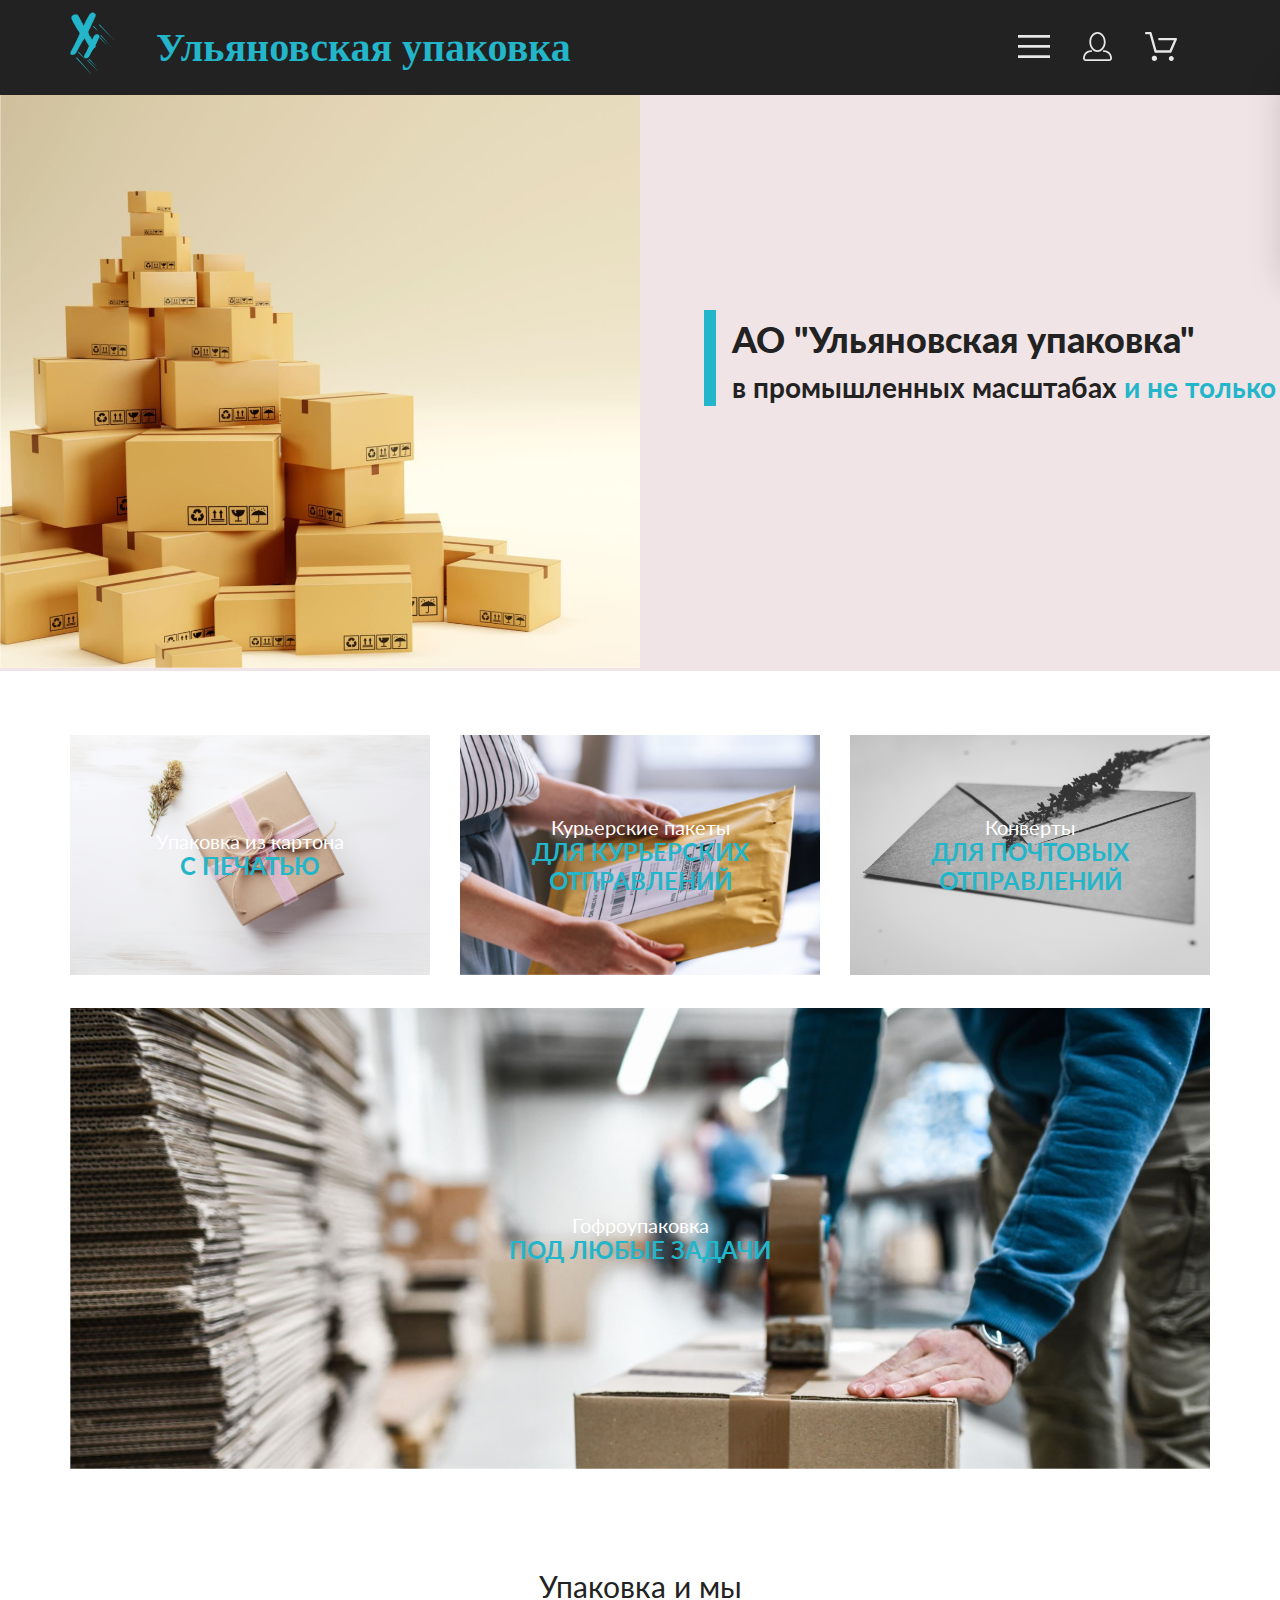
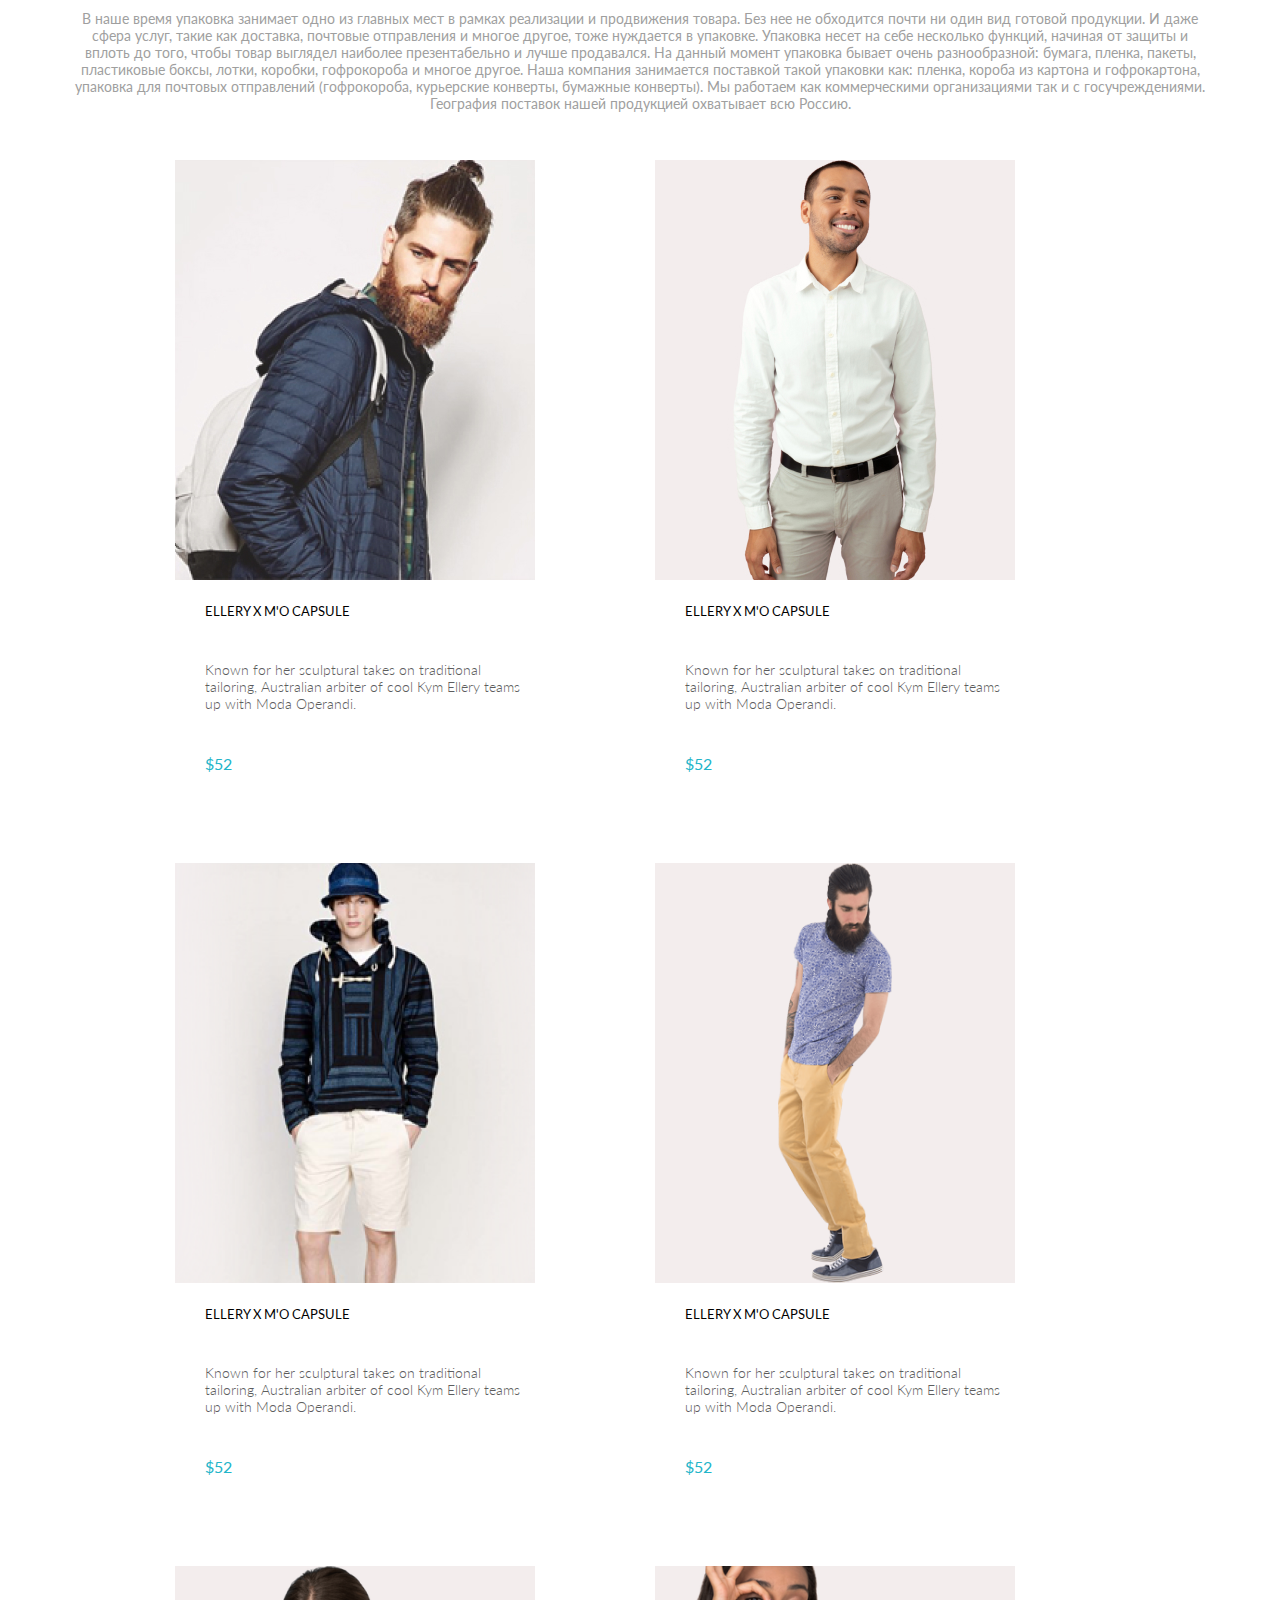
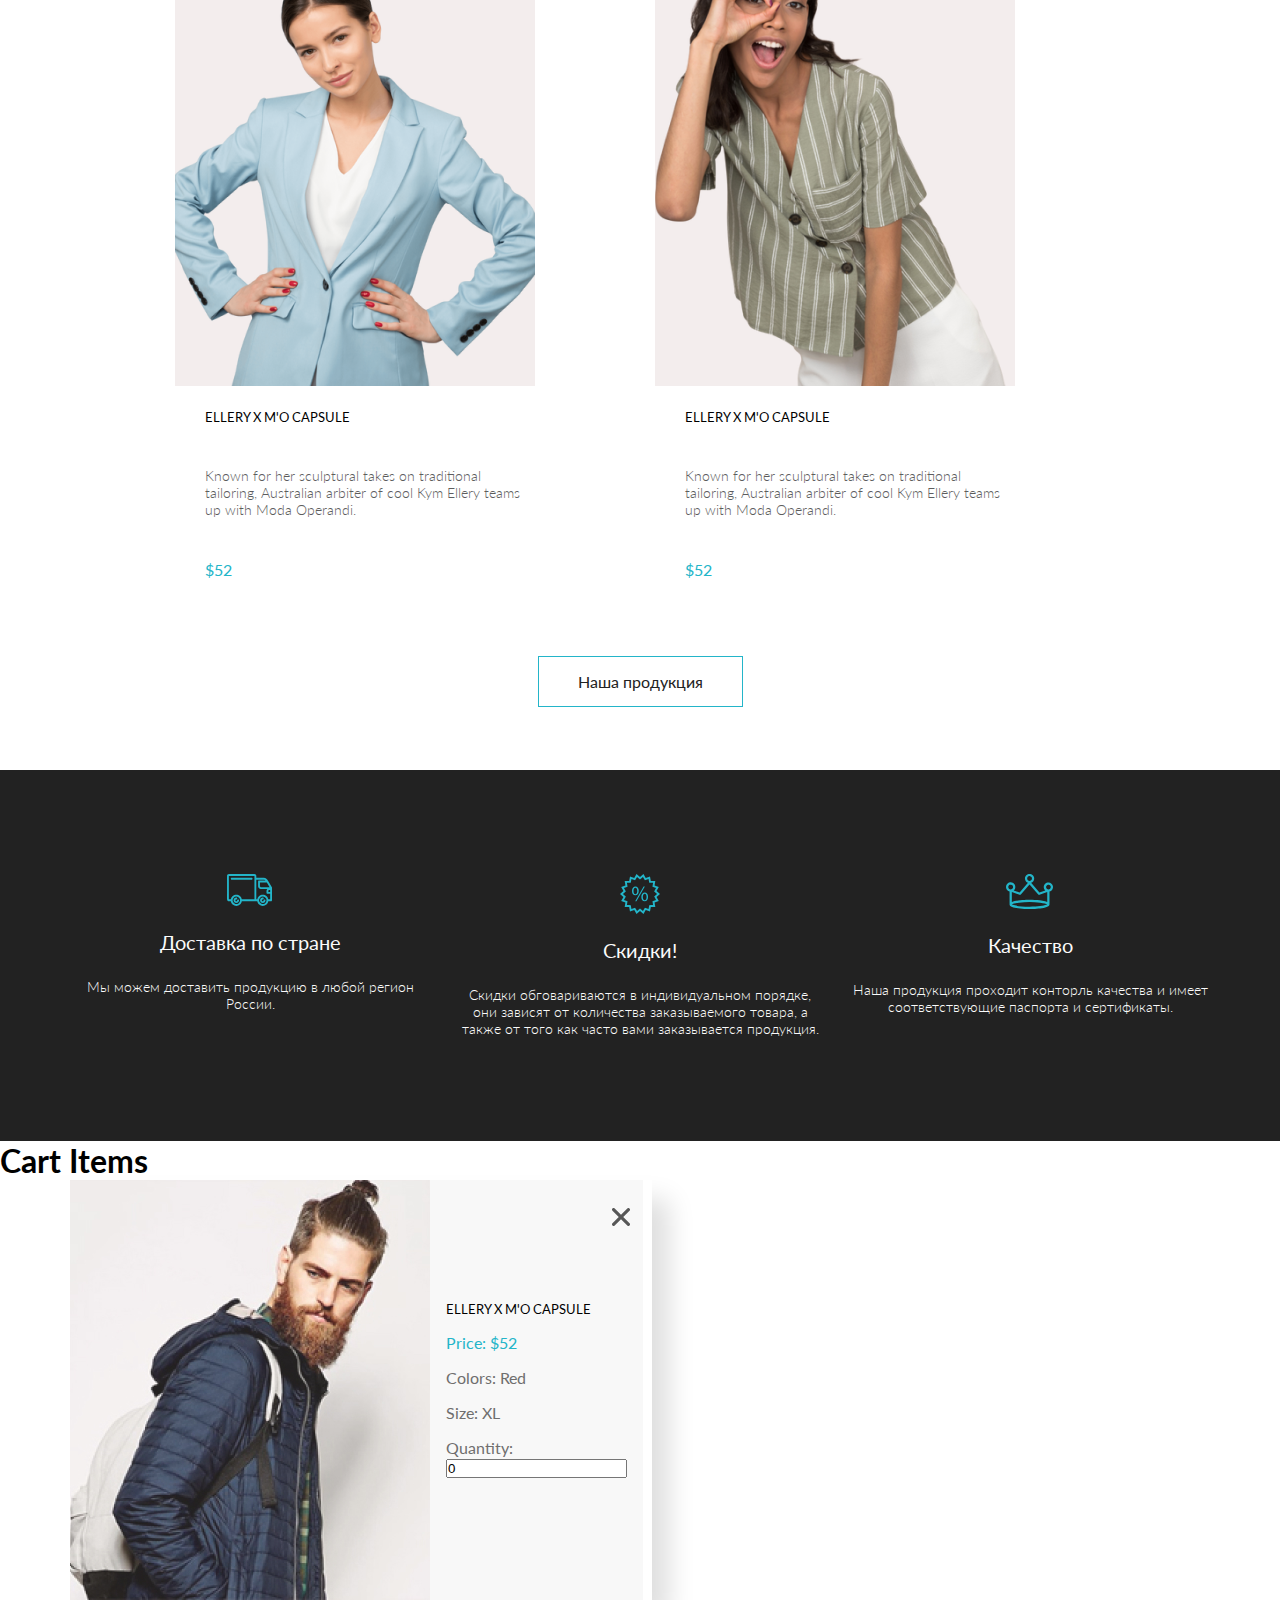
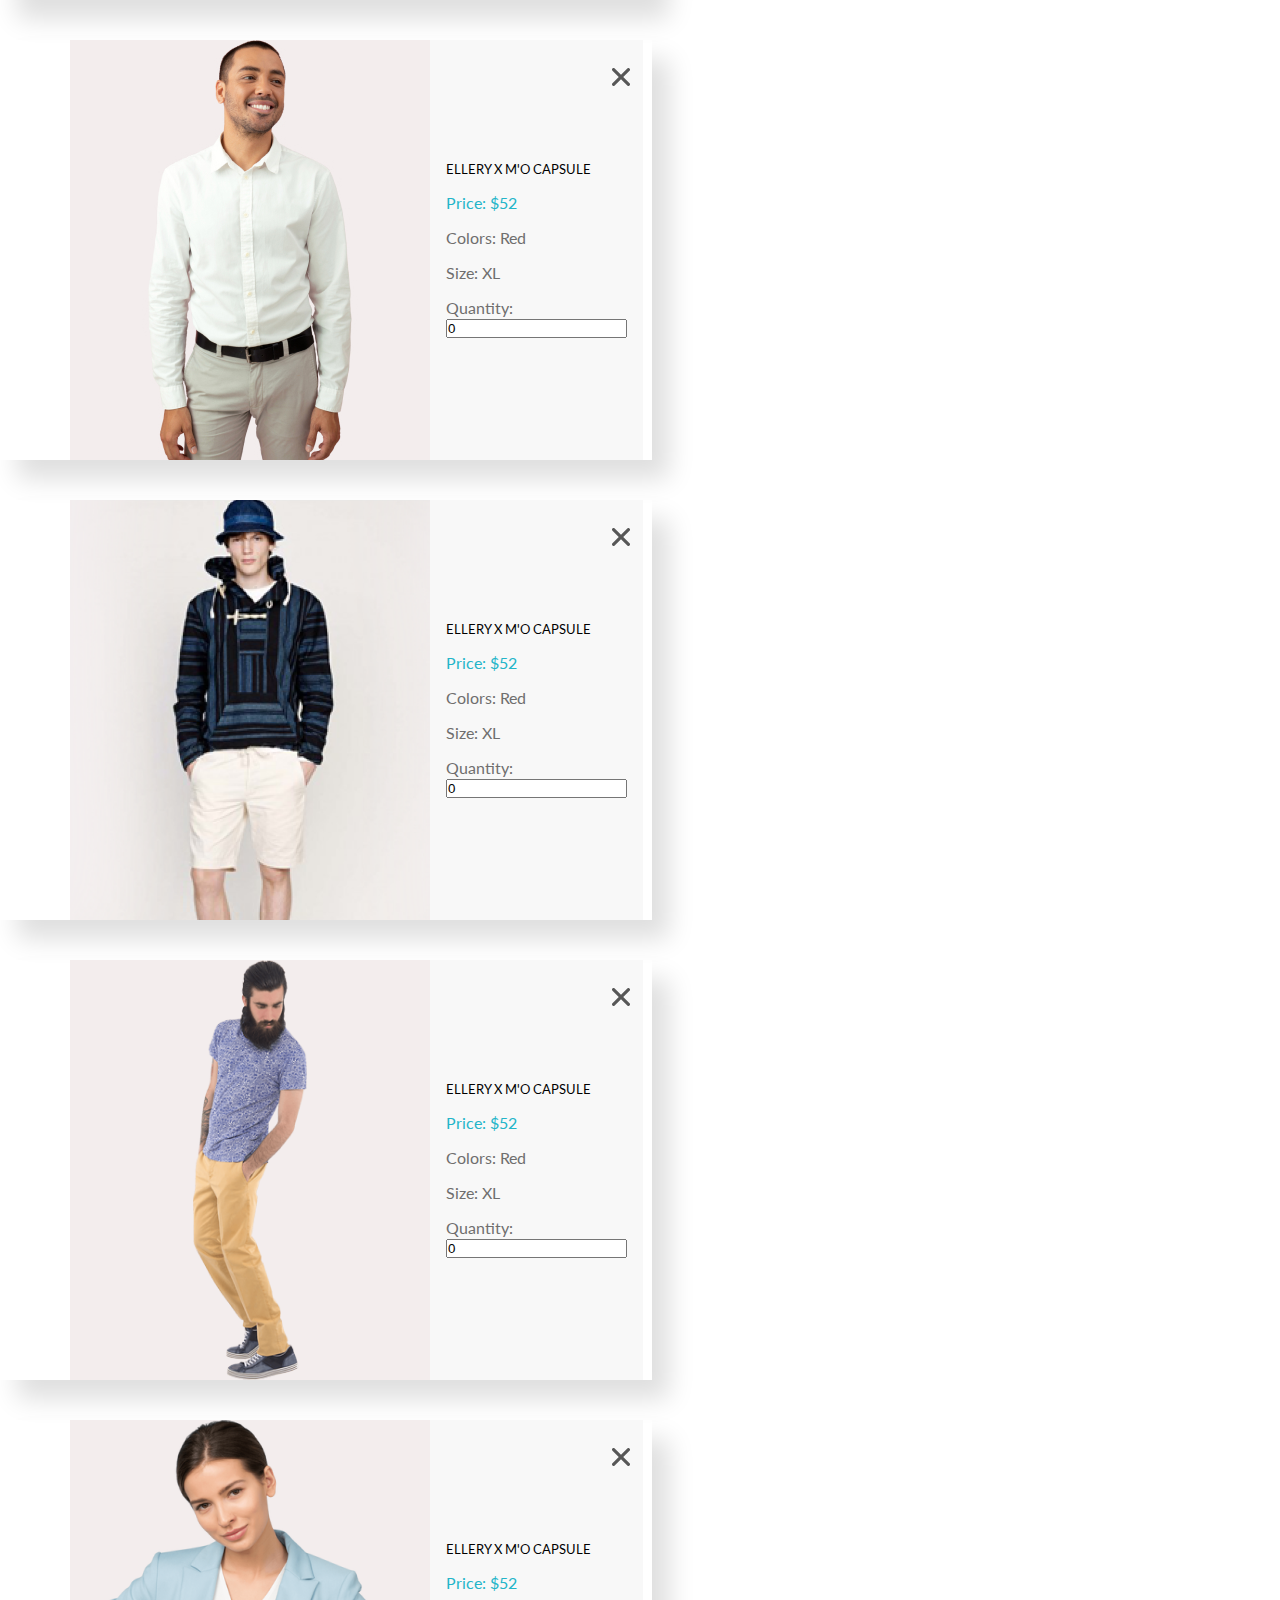
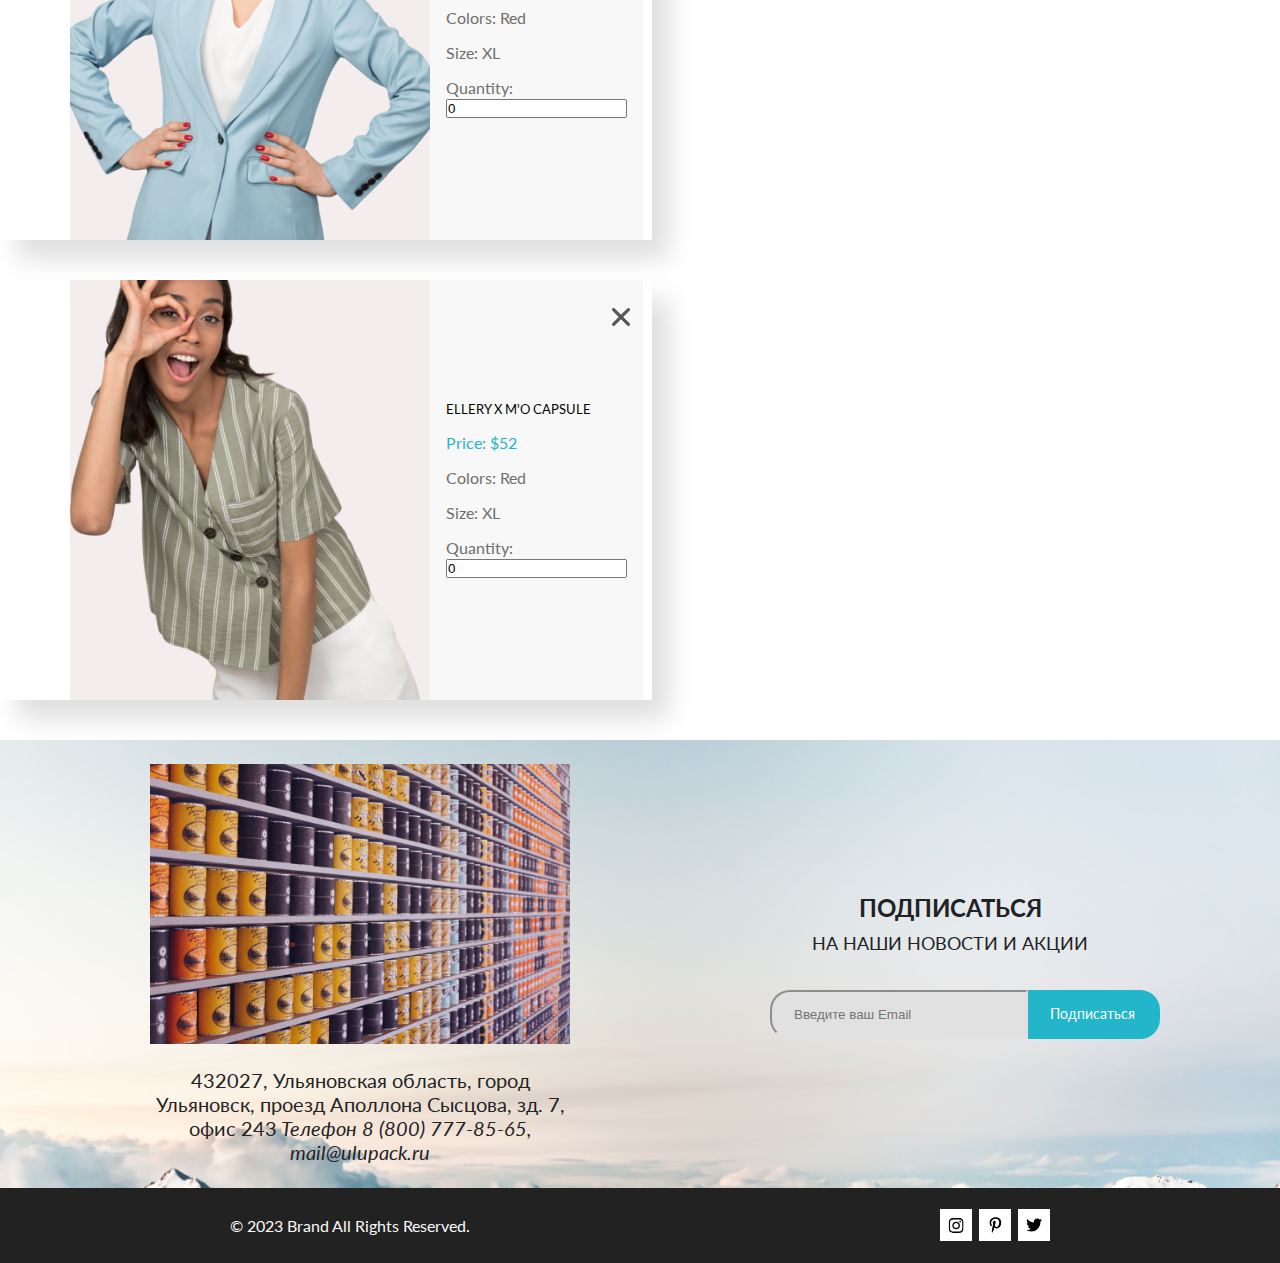
==== index.html @ 2268d515 "UUver061123" ====
<!DOCTYPE html>
<html lang="en">

<head>
    <link rel="preconnect" href="https://fonts.googleapis.com">
    <link rel="preconnect" href="https://fonts.gstatic.com" crossorigin>
    <link href="https://fonts.googleapis.com/css2?family=Lato:wght@300;400;700;900&display=swap" rel="stylesheet">
    <meta charset="UTF-8">
    <meta http-equiv="X-UA-Compatible" content="IE=edge">
    <meta name="viewport" content="width=device-width, initial-scale=1.0">
    <title>Shop_site</title>
    <link rel="stylesheet" href="style.css">
    <script src="script.js" defer></script>
</head>

<body>
    <div class="top">
        <header class="header center">
            <div class="header__left">
                <a href="index.html"><img src="images/logoUU.svg" alt="logo"></a>
                <h4 class="brand__text">Ульяновская упаковка</h4>
                <!-- <a href="#">
                    
                    <img src="img/search.svg" alt="search">
                </a> -->
            </div>
            <nav class="header__right">
                <label for="header__check"><img src="img/menu.svg" alt="menu"></label>
                <a class="header__link-site" href="registration.html"><img src="img/reg.svg" alt="reg"></a>
                <a class="header__link-site" href="cart.html"><img src="img/cart.svg" alt="cart"></a>
                    <div class="cart__num" id="cart_num"></div>
            </nav>
            <input class="header__checkbox" id="header__check" type="checkbox">
            <div class="mobile-menu">
                <div class="mobile-menu__link-site">
                    <a href="catalog.html">
                        <svg width="29" height="29" viewBox="0 0 29 29" fill="none" xmlns="http://www.w3.org/2000/svg">
                            <path
                                d="M14.5 19.937C19 19.937 22.656 15.464 22.656 9.968C22.656 4.472 19 0 14.5 0C13.3631 0.0217413 12.2463 0.303398 11.2351 0.823397C10.2239 1.34339 9.34507 2.08794 8.66602 3C7.12663 4.99573 6.30819 7.45381 6.34399 9.974C6.34399 15.465 10 19.937 14.5 19.937ZM14.5 1.813C18 1.813 20.844 5.472 20.844 9.969C20.844 14.466 17.998 18.125 14.5 18.125C11.002 18.125 8.15603 14.465 8.15503 9.969C8.15403 5.473 11 1.813 14.5 1.813ZM20.844 18.125C20.6036 18.125 20.373 18.2205 20.203 18.3905C20.033 18.5605 19.9375 18.7911 19.9375 19.0315C19.9375 19.2719 20.033 19.5025 20.203 19.6725C20.373 19.8425 20.6036 19.938 20.844 19.938C22.526 19.9399 24.1386 20.6088 25.3279 21.7982C26.5172 22.9875 27.1861 24.6 27.188 26.282C27.1875 26.5221 27.0918 26.7523 26.922 26.9221C26.7522 27.0918 26.5221 27.1875 26.282 27.188H2.71997C2.47985 27.1875 2.24975 27.0918 2.07996 26.9221C1.91016 26.7523 1.81449 26.5221 1.81396 26.282C1.81608 24.6001 2.48517 22.9877 3.67444 21.7985C4.86371 20.6092 6.47608 19.9401 8.15796 19.938C8.39824 19.938 8.62868 19.8425 8.79858 19.6726C8.96849 19.5027 9.06396 19.2723 9.06396 19.032C9.06396 18.7917 8.96849 18.5613 8.79858 18.3914C8.62868 18.2215 8.39824 18.126 8.15796 18.126C5.99541 18.1279 3.92201 18.9875 2.39258 20.5164C0.863144 22.0453 0.00264777 24.1185 0 26.281C0.000794067 27.0019 0.287502 27.693 0.797241 28.2027C1.30698 28.7125 1.99811 28.9992 2.71899 29H26.282C27.0027 28.9989 27.6936 28.7121 28.2031 28.2024C28.7126 27.6927 28.9992 27.0017 29 26.281C28.9974 24.1187 28.1372 22.0457 26.6083 20.5168C25.0793 18.9878 23.0063 18.1276 20.844 18.125Z"
                                fill="black" />
                        </svg>
                    </a>
                    <a href="#">
                        <svg width="32" height="29" viewBox="0 0 32 29" fill="none" xmlns="http://www.w3.org/2000/svg">
                            <path
                                d="M26.2009 29C25.5532 28.9738 24.9415 28.6948 24.4972 28.2227C24.0529 27.7506 23.8114 27.1232 23.8245 26.475C23.8376 25.8269 24.1043 25.2097 24.5673 24.7559C25.0303 24.3022 25.6527 24.048 26.301 24.048C26.9493 24.048 27.5717 24.3022 28.0347 24.7559C28.4977 25.2097 28.7644 25.8269 28.7775 26.475C28.7906 27.1232 28.549 27.7506 28.1047 28.2227C27.6604 28.6948 27.0488 28.9738 26.401 29H26.2009ZM6.75293 26.32C6.75293 25.79 6.91011 25.2718 7.20459 24.8311C7.49907 24.3904 7.91764 24.0469 8.40735 23.844C8.89705 23.6412 9.43594 23.5881 9.95581 23.6915C10.4757 23.7949 10.9532 24.0502 11.328 24.425C11.7028 24.7998 11.9581 25.2773 12.0615 25.7972C12.1649 26.317 12.1118 26.8559 11.9089 27.3456C11.7061 27.8353 11.3626 28.2539 10.9219 28.5483C10.4812 28.8428 9.96304 29 9.43298 29C9.08087 29.0003 8.73212 28.9311 8.40674 28.7966C8.08136 28.662 7.78569 28.4646 7.53662 28.2158C7.28755 27.9669 7.09001 27.6713 6.9552 27.3461C6.82039 27.0208 6.75098 26.6721 6.75098 26.32H6.75293ZM10.553 20.686C10.2935 20.6868 10.0409 20.6024 9.83411 20.4457C9.62727 20.2891 9.47758 20.0689 9.40796 19.819L4.57495 2.36401H1.18201C0.868521 2.36401 0.567859 2.23947 0.346191 2.01781C0.124523 1.79614 0 1.49549 0 1.18201C0 0.868519 0.124523 0.567873 0.346191 0.346205C0.567859 0.124537 0.868521 5.81268e-06 1.18201 5.81268e-06H5.46301C5.7225 -0.00080736 5.97504 0.0837201 6.18176 0.240568C6.38848 0.397416 6.53784 0.617884 6.60693 0.868006L11.4399 18.323H24.6179L29.001 8.27501H14.401C14.2428 8.27961 14.0854 8.25242 13.9379 8.19507C13.7904 8.13771 13.6559 8.05134 13.5424 7.94108C13.4288 7.83082 13.3386 7.69891 13.277 7.55315C13.2154 7.40739 13.1836 7.25075 13.1836 7.0925C13.1836 6.93426 13.2154 6.77762 13.277 6.63186C13.3386 6.4861 13.4288 6.35419 13.5424 6.24393C13.6559 6.13367 13.7904 6.0473 13.9379 5.98994C14.0854 5.93259 14.2428 5.90541 14.401 5.91001H30.814C31.0097 5.90996 31.2022 5.95866 31.3744 6.05172C31.5465 6.14478 31.6928 6.27926 31.7999 6.44301C31.9078 6.60729 31.9734 6.79569 31.9908 6.99145C32.0083 7.18721 31.9771 7.38424 31.9 7.565L26.495 19.977C26.4026 20.1876 26.251 20.3668 26.0585 20.4927C25.866 20.6186 25.641 20.6858 25.411 20.686H10.553Z"
                                fill="black" />
                        </svg>

                    </a>
                </div>
                <h3 class="mobile-menu__heading">МЕНЮ</h3>
                <div class="mobile-menu__box">
                    <div class="mobile-menu__item">
                        <a href="catalog.html" class="mobile-menu__title">ПРОДУКЦИЯ</a>
                        <!-- <ul class="mobile-menu__list">
                            <li><a class="mobile-menu__link" href="#">Accessories</a></li>
                            <li><a class="mobile-menu__link" href="#">Bags</a></li>
                            <li><a class="mobile-menu__link" href="#">Denim</a></li>
                            <li><a class="mobile-menu__link" href="#">T-Shirts</a></li>
                        </ul> -->
                    </div>
                    <div class="mobile-menu__item">
                        <a href="catalog.html" class="mobile-menu__title">КОНТАКТЫ</a>
                        <!-- <ul class="mobile-menu__list">
                            <li><a class="mobile-menu__link" href="#">Accessories</a></li>
                            <li><a class="mobile-menu__link" href="#">Bags</a></li>
                            <li><a class="mobile-menu__link" href="#">Denim</a></li>
                            <li><a class="mobile-menu__link" href="#">T-Shirts</a></li>
                        </ul> -->
                    </div>
                    <div class="mobile-menu__item">
                        <a href="#" class="mobile-menu__title">ЗАКАЗ</a>
                        <!-- <ul class="mobile-menu__list">
                            <li><a class="mobile-menu__link" href="#">Accessories</a></li>
                            <li><a class="mobile-menu__link" href="#">Bags</a></li>
                            <li><a class="mobile-menu__link" href="#">Denim</a></li>
                            <li><a class="mobile-menu__link" href="#">T-Shirts</a></li>
                        </ul> -->
                    </div>
                </div>
            </div>
        </header>
        <section class="promo">
            <div class="promo__img">
                <img src="images/img2.png" alt="photo promo">
            </div>
            <div class="promo__content">
                <div class="promo__info">
                    <h1 class="promo__title">АО "Ульяновская упаковка"</h1>                    
                    <h2 class="promo__heading">
                        <span class="of_luxerious">в промышленных масштабах</span>
                        <span class="fashion">и не только</span>                        
                    </h2>                  
                </div>
            </div>
        </section>
        <section class="sale center">
            <div class="sale__item">
                <img class="product__img" src="images/gift-box_PIHUS3UFDJ.jpg" alt="sale image">
                <div class="sale__content">
                    <p class="sale__text">Упаковка из картона</p>
                    <h3 class="sale__heading">С ПЕЧАТЬЮ</h3>
                </div>
            </div>
            <div class="sale__item">
                <img class="product__img" src="images/img4.jpg" alt="sale image">
                <div class="sale__content">
                    <p class="sale__text">Курьерские пакеты</p>
                    <h3 class="sale__heading">ДЛЯ КУРЬЕРСКИХ ОТПРАВЛЕНИЙ</h3>
                </div>
            </div>
            <div class="sale__item">
                <img class="product__img" src="images/img5.jpg" alt="sale image">
                <div class="sale__content">
                    <p class="sale__text">Конверты</p>
                    <h3 class="sale__heading">ДЛЯ ПОЧТОВЫХ ОТПРАВЛЕНИЙ</h3>
                </div>
            </div>
            <div class="sale__item sale__item_big">
                <img class="product__img" src="images/img1.png" alt="sale image">
                <div class="sale__content">
                    <p class="sale__text">Гофроупаковка</p>
                    <h3 class="sale__heading">ПОД ЛЮБЫЕ ЗАДАЧИ</h3>
                </div>
            </div>
        </section>
        <section class="product-box center">            
            <h2 class="product-box__heading">Упаковка и мы</h2>
            <p class="product-box__text">В наше время упаковка занимает одно из главных мест в рамках реализации и продвижения товара. Без нее не обходится почти ни один вид готовой продукции. И даже сфера услуг, такие как доставка, почтовые отправления и многое другое, тоже нуждается в упаковке. Упаковка несет на себе несколько функций, начиная от защиты и вплоть до того, чтобы товар выглядел наиболее презентабельно и лучше продавался. На данный момент упаковка бывает очень разнообразной: бумага, пленка, пакеты, пластиковые боксы, лотки, коробки, гофрокороба и многое другое. Наша компания занимается поставкой  такой упаковки как: пленка, короба из картона и гофрокартона, упаковка для почтовых отправлений (гофрокороба, курьерские конверты, бумажные конверты). Мы работаем как коммерческими организациями так и с госучреждениями. География поставок нашей продукцией охватывает всю Россию.</p>
            
            <div class="product-box__content">                
            </div>
            <div class="btn_box">
                <a href="catalog.html" class="btn">Наша продукция</a>
            </div>
        </section>
        
        <section class="advantages center">
            <article class="advantages__item">
                <svg xmlns="http://www.w3.org/2000/svg" width="46" height="32" viewBox="0 0 46 32" fill="none">
                    <path d="M30.2873 27.2429H14.8103C14.6031 28.5509 13.936 29.742 12.929 30.6021C11.922 31.4621 10.6411 31.9346 9.31682 31.9346C7.99252 31.9346 6.71166 31.4621 5.70464 30.6021C4.69762 29.742 4.03052 28.5509 3.82332 27.2429H1.88631C1.39149 27.2397 0.918139 27.0404 0.570025 26.6887C0.221911 26.337 0.0274507 25.8618 0.0293142 25.3669V1.87695C0.0271852 1.38195 0.221516 0.906335 0.569658 0.554443C0.917801 0.202551 1.39131 0.00317363 1.88631 0H27.4373C27.9322 0.00317353 28.4056 0.202522 28.7536 0.554443C29.1016 0.906364 29.2957 1.38204 29.2933 1.87695V3.78198H36.4143C36.4947 3.78164 36.5747 3.79208 36.6523 3.81299C38.9523 4.01299 40.1093 5.2129 41.3293 7.2749L44.8883 13.3689C44.9732 13.5136 45.018 13.6782 45.0183 13.8459V26.304C45.0194 26.5515 44.9221 26.7892 44.7479 26.9651C44.5737 27.141 44.3369 27.2406 44.0893 27.2419H41.2753C41.0681 28.5499 40.401 29.741 39.394 30.6011C38.387 31.4611 37.1061 31.9336 35.7818 31.9336C34.4575 31.9336 33.1767 31.4611 32.1696 30.6011C31.1626 29.741 30.4955 28.5499 30.2883 27.2419L30.2873 27.2429ZM32.0653 26.304C32.0732 27.0369 32.2977 27.7511 32.7107 28.3567C33.1236 28.9623 33.7065 29.4322 34.3859 29.7073C35.0653 29.9824 35.811 30.0503 36.5289 29.9026C37.2469 29.7548 37.9051 29.398 38.4207 28.877C38.9363 28.3559 39.2862 27.6941 39.4265 26.9746C39.5667 26.2551 39.491 25.5103 39.2088 24.8337C38.9267 24.1572 38.4507 23.5794 37.8408 23.1729C37.2309 22.7663 36.5143 22.5491 35.7813 22.5488C34.791 22.5552 33.8436 22.9543 33.1469 23.6582C32.4503 24.3621 32.0613 25.3136 32.0653 26.304ZM5.60134 26.304C5.60923 27.0369 5.83376 27.7511 6.24669 28.3567C6.65962 28.9623 7.2425 29.4322 7.92192 29.7073C8.60135 29.9824 9.34697 30.0503 10.0649 29.9026C10.7829 29.7548 11.4411 29.398 11.9567 28.877C12.4723 28.3559 12.8222 27.6941 12.9625 26.9746C13.1027 26.2551 13.027 25.5103 12.7448 24.8337C12.4627 24.1572 11.9867 23.5794 11.3768 23.1729C10.7669 22.7663 10.0503 22.5491 9.31731 22.5488C8.32679 22.5549 7.37915 22.9537 6.6823 23.6577C5.98545 24.3617 5.59634 25.3134 5.60033 26.304H5.60134ZM41.2733 25.366H43.1593V19.7478H40.4233C40.3007 19.7473 40.1794 19.7227 40.0664 19.6753C39.9533 19.6279 39.8507 19.5585 39.7644 19.4714C39.6781 19.3843 39.6099 19.281 39.5635 19.1675C39.5172 19.054 39.4937 18.9324 39.4943 18.8098V16.9629C39.494 16.2423 39.7696 15.5488 40.2643 15.0249H33.8853C33.8081 15.0248 33.7312 15.015 33.6563 14.9958C32.9516 14.933 32.2961 14.6081 31.8194 14.0852C31.3428 13.5623 31.0798 12.8794 31.0823 12.1719V7.47192C31.0817 7.34927 31.1052 7.22758 31.1515 7.11401C31.1978 7.00044 31.2661 6.89725 31.3523 6.81006C31.4386 6.72286 31.5412 6.6535 31.6543 6.60596C31.7674 6.55841 31.8887 6.53361 32.0113 6.53296H38.4943C38.15 6.21428 37.7426 5.97123 37.2986 5.81982C36.8545 5.66842 36.3836 5.61187 35.9163 5.65381H29.2933V25.3618H30.2873C30.4945 24.0538 31.1616 22.8627 32.1687 22.0027C33.1757 21.1426 34.4565 20.6702 35.7808 20.6702C37.1051 20.6702 38.386 21.1426 39.393 22.0027C40.4 22.8627 41.0671 24.0538 41.2743 25.3618L41.2733 25.366ZM14.8093 25.366H27.4363V1.87598H1.88631V25.366H3.82332C4.03052 24.058 4.69762 22.8666 5.70464 22.0066C6.71166 21.1465 7.99252 20.6741 9.31682 20.6741C10.6411 20.6741 11.922 21.1465 12.929 22.0066C13.936 22.8666 14.6031 24.058 14.8103 25.366H14.8093ZM41.3513 16.9658V17.875H43.1593V16.0278H42.2803C42.0335 16.0294 41.7973 16.1288 41.6234 16.304C41.4495 16.4792 41.352 16.716 41.3523 16.9629L41.3513 16.9658ZM32.9383 12.1738C32.9372 12.4263 33.0363 12.6691 33.2139 12.8486C33.3914 13.0282 33.6328 13.13 33.8853 13.1318C33.9492 13.1316 34.0129 13.1384 34.0753 13.1519H42.6003L39.8343 8.41602H32.9343L32.9383 12.1738ZM33.0313 26.3059C33.0284 25.5734 33.3162 24.8695 33.8316 24.3489C34.3469 23.8283 35.0478 23.5333 35.7803 23.5288C36.0291 23.5288 36.2677 23.6278 36.4436 23.8037C36.6195 23.9796 36.7183 24.218 36.7183 24.4668C36.7183 24.7156 36.6195 24.9542 36.4436 25.1301C36.2677 25.306 36.0291 25.4048 35.7803 25.4048C35.602 25.4032 35.4272 25.4548 35.2782 25.5527C35.1291 25.6507 35.0125 25.7905 34.9432 25.9548C34.8738 26.1191 34.8548 26.3005 34.8887 26.4756C34.9225 26.6507 35.0076 26.8118 35.1331 26.9385C35.2586 27.0651 35.419 27.1516 35.5938 27.187C35.7686 27.2224 35.9499 27.2051 36.1149 27.1372C36.2798 27.0693 36.4208 26.9538 36.5201 26.8057C36.6193 26.6575 36.6723 26.4833 36.6723 26.3049C36.6723 26.0587 36.7701 25.8226 36.9443 25.6484C37.1184 25.4743 37.3546 25.3765 37.6008 25.3765C37.8471 25.3765 38.0832 25.4743 38.2574 25.6484C38.4315 25.8226 38.5293 26.0587 38.5293 26.3049C38.5293 27.0343 38.2396 27.7338 37.7239 28.2495C37.2081 28.7652 36.5087 29.0549 35.7793 29.0549C35.05 29.0549 34.3505 28.7652 33.8348 28.2495C33.319 27.7338 33.0293 27.0343 33.0293 26.3049L33.0313 26.3059ZM6.56731 26.3059C6.56438 25.5734 6.8522 24.8695 7.36757 24.3489C7.88294 23.8283 8.58378 23.5333 9.31633 23.5288C9.5651 23.5288 9.80369 23.6278 9.9796 23.8037C10.1555 23.9796 10.2543 24.218 10.2543 24.4668C10.2543 24.7156 10.1555 24.9542 9.9796 25.1301C9.80369 25.306 9.5651 25.4048 9.31633 25.4048C9.138 25.4032 8.96319 25.4548 8.81413 25.5527C8.66508 25.6507 8.54849 25.7905 8.47914 25.9548C8.4098 26.1191 8.39082 26.3005 8.42464 26.4756C8.45846 26.6507 8.54354 26.8118 8.66908 26.9385C8.79463 27.0651 8.95498 27.1516 9.12978 27.187C9.30458 27.2224 9.48595 27.2051 9.65087 27.1372C9.81579 27.0693 9.95683 26.9538 10.0561 26.8057C10.1553 26.6575 10.2083 26.4833 10.2083 26.3049C10.2083 26.0587 10.3061 25.8226 10.4803 25.6484C10.6544 25.4743 10.8906 25.3765 11.1368 25.3765C11.3831 25.3765 11.6193 25.4743 11.7934 25.6484C11.9675 25.8226 12.0653 26.0587 12.0653 26.3049C12.0653 27.0343 11.7756 27.7338 11.2599 28.2495C10.7441 28.7652 10.0447 29.0549 9.31532 29.0549C8.58598 29.0549 7.8865 28.7652 7.37078 28.2495C6.85505 27.7338 6.56532 27.0343 6.56532 26.3049L6.56731 26.3059ZM4.70934 5.65991C4.46056 5.65991 4.22198 5.56116 4.04607 5.38525C3.87016 5.20934 3.77132 4.9707 3.77132 4.72192C3.77132 4.47315 3.87016 4.2345 4.04607 4.05859C4.22198 3.88268 4.46056 3.78394 4.70934 3.78394H24.6093C24.8581 3.78394 25.0967 3.88268 25.2726 4.05859C25.4485 4.2345 25.5473 4.47315 25.5473 4.72192C25.5473 4.9707 25.4485 5.20934 25.2726 5.38525C25.0967 5.56116 24.8581 5.65991 24.6093 5.65991H4.70934Z" fill="#23B5C9"/>
                  </svg>
                <h2 class="advantages__heading">Доставка по стране</h2>
                <p class="advantages__text">
                    Мы можем доставить продукцию в любой регион России.
                </p>
            </article>
            <article class="advantages__item">
                <svg xmlns="http://www.w3.org/2000/svg" width="40" height="40" viewBox="0 0 40 40" fill="none">
                    <path d="M19.994 37.0239L16.523 39.9238L14.235 36.0039L9.995 37.5159L9.17297 33.0359L4.67999 32.991L5.41199 28.491L1.20398 26.8909L3.414 22.925L0 19.96L3.41199 16.9929L1.20203 13.0278L5.41101 11.428L4.67798 6.93286L9.172 6.88892L9.99402 2.40894L14.234 3.91992L16.522 0L19.993 2.8999L23.464 0L25.753 3.9209L29.993 2.40894L30.814 6.88989L35.308 6.93481L34.576 11.4299L38.784 13.03L36.574 16.9958L39.986 19.9609L36.574 22.928L38.783 26.894L34.574 28.4939L35.307 32.988L30.812 33.033L29.991 37.5139L25.753 36.0029L23.464 39.9229L19.994 37.0239ZM21.2 35.541L22.961 37.012L24.122 35.022L24.914 33.666L26.382 34.189L28.533 34.957L28.95 32.6838L29.235 31.1289L30.796 31.113L33.078 31.092L32.706 28.8098L32.452 27.25L33.911 26.696L36.045 25.8828L34.925 23.873L34.159 22.498L35.342 21.4709L37.076 19.9609L35.343 18.4609L34.16 17.4319L34.926 16.0559L36.047 14.0449L33.913 13.2339L32.454 12.6809L32.709 11.1208L33.081 8.83984L30.799 8.81689L29.239 8.80103L28.954 7.24683L28.538 4.97388L26.386 5.74097L24.918 6.26392L24.125 4.90698L22.963 2.91699L21.201 4.38794L19.996 5.39282L18.791 4.38794L17.03 2.91699L15.869 4.90601L15.077 6.26294L13.608 5.73999L11.458 4.97192L11.04 7.24585L10.755 8.80005L9.19501 8.81592L6.914 8.83789L7.28601 11.1199L7.53998 12.678L6.08099 13.2329L3.94598 14.0439L5.06702 16.0549L5.83301 17.4299L4.65002 18.459L2.91602 19.967L4.64899 21.4739L5.83197 22.5029L5.06598 23.8779L3.94501 25.8879L6.078 26.698L7.53802 27.2529L7.28302 28.812L6.91199 31.0959L9.19299 31.1189L10.753 31.135L11.038 32.6899L11.455 34.9619L13.607 34.1948L15.076 33.6719L15.868 35.0288L17.03 37.019L18.791 35.5479L19.996 34.543L21.2 35.541ZM21.318 23.02C21.318 20.093 22.883 18.4648 24.777 18.4648C26.783 18.4648 28.077 20.0279 28.077 22.7949C28.077 25.8539 26.492 27.3718 24.662 27.3718C22.883 27.3718 21.338 25.922 21.318 23.02ZM22.839 22.9319C22.816 24.7829 23.521 26.1899 24.711 26.1899C25.988 26.1899 26.561 24.8049 26.561 22.8899C26.561 21.1249 26.054 19.6528 24.711 19.6528C23.5 19.6488 22.839 21.1029 22.839 22.9309V22.9319ZM15.194 27.332L23.609 12.613H24.842L16.427 27.332H15.194ZM11.979 16.99C11.979 14.09 13.542 12.458 15.437 12.458C17.437 12.458 18.763 14.022 18.763 16.79C18.763 19.848 17.177 21.365 15.327 21.365C13.544 21.365 12 19.915 11.979 16.991V16.99ZM13.521 16.9238C13.477 18.7748 14.162 20.1809 15.371 20.1829C16.648 20.1829 17.221 18.7988 17.221 16.8828C17.221 15.1168 16.714 13.645 15.371 13.645C14.162 13.642 13.521 15.092 13.521 16.925V16.9238Z" fill="#23B5C9"/>
                  </svg>
                <h2 class="advantages__heading">Скидки!</h2>
                <p class="advantages__text">
                    Скидки обговариваются в индивидуальном порядке, они зависят от количества заказываемого товара, а также от того как часто вами заказывается продукция.
                </p>
            </article>
            <article class="advantages__item">
                <svg xmlns="http://www.w3.org/2000/svg" width="48" height="35" viewBox="0 0 48 35" fill="none">
                    <path d="M42.3938 8.53564C41.1774 8.52335 40.0058 8.99349 39.1351 9.84302C38.2644 10.6925 37.7655 11.8522 37.7479 13.0686C37.751 13.7086 37.892 14.3405 38.1612 14.9211C38.4304 15.5018 38.8215 16.0176 39.3079 16.4336L33.4479 18.4888L25.1089 8.80566C26.0042 8.50693 26.784 7.93646 27.3396 7.17358C27.8953 6.41071 28.1992 5.49331 28.2089 4.54956C28.1837 3.33432 27.6832 2.17743 26.8149 1.3269C25.9465 0.476377 24.7794 0 23.5639 0C22.3484 0 21.1813 0.476377 20.3129 1.3269C19.4446 2.17743 18.9441 3.33432 18.9189 4.54956C18.9285 5.48395 19.2261 6.39274 19.771 7.15186C20.316 7.91097 21.0817 8.48368 21.9639 8.79175L13.6119 18.4917L7.75396 16.4368C8.24003 16.0206 8.63074 15.5045 8.89959 14.9238C9.16843 14.3432 9.30908 13.7116 9.31194 13.0718C9.33497 12.195 9.10937 11.3296 8.6613 10.5757C8.21324 9.82172 7.56095 9.2099 6.77983 8.81104C5.99872 8.41217 5.12072 8.2424 4.24724 8.32153C3.37376 8.40067 2.54051 8.72555 1.8438 9.2583C1.14709 9.79105 0.61538 10.5101 0.310108 11.3323C0.00483695 12.1545 -0.0615238 13.0462 0.118702 13.9045C0.298928 14.7629 0.718349 15.5526 1.32854 16.1826C1.93873 16.8126 2.7148 17.2571 3.56694 17.4646V29.7556C3.5743 29.8376 3.59101 29.9184 3.61687 29.9966C3.58394 30.1233 3.56721 30.2538 3.56694 30.3848C3.56694 34.7968 21.4859 34.9268 23.5289 34.9268C25.5719 34.9268 43.4909 34.7978 43.4909 30.3848C43.4902 30.2539 43.4733 30.1234 43.4408 29.9966C43.4685 29.9189 43.4853 29.8379 43.4909 29.7556V17.4646C44.5898 17.2244 45.5595 16.5828 46.2103 15.6653C46.861 14.7478 47.1458 13.6204 47.0091 12.5039C46.8724 11.3874 46.3239 10.3621 45.471 9.62866C44.6181 8.89526 43.5223 8.50653 42.3979 8.53857L42.3938 8.53564ZM21.1749 4.55176C21.1633 4.07755 21.2934 3.61062 21.5485 3.21069C21.8036 2.81076 22.172 2.49591 22.6069 2.3064C23.0417 2.11688 23.5232 2.06132 23.9898 2.14673C24.4564 2.23214 24.887 2.45463 25.2265 2.78589C25.566 3.11715 25.7991 3.542 25.8959 4.00635C25.9928 4.4707 25.9491 4.95345 25.7703 5.39282C25.5916 5.8322 25.2859 6.20831 24.8924 6.47314C24.4988 6.73798 24.0353 6.8795 23.561 6.87964C22.9362 6.88605 22.3343 6.64481 21.8871 6.2085C21.44 5.77218 21.1838 5.17647 21.1749 4.55176ZM13.5849 20.8276C13.8019 20.9026 14.0362 20.9113 14.2581 20.8525C14.48 20.7938 14.6794 20.6701 14.8309 20.4976L23.5309 10.3977L32.2309 20.4976C32.3821 20.6702 32.5813 20.7938 32.803 20.8528C33.0248 20.9117 33.2589 20.9033 33.4759 20.8286L41.2339 18.1038V28.0408C36.3489 25.9188 25.1249 25.8406 23.5339 25.8406C21.9429 25.8406 10.7149 25.9198 5.83391 28.0408V18.1038L13.5849 20.8276ZM23.5279 32.7166C14.8279 32.7166 9.27888 31.7057 6.97087 30.8547C6.6198 30.7373 6.28407 30.578 5.97087 30.3806C6.69287 29.8596 9.03194 29.1487 12.9369 28.6487C19.9723 27.844 27.0765 27.844 34.1119 28.6487C38.0119 29.1487 40.357 29.8596 41.077 30.3806C40.7663 30.5794 40.4321 30.7388 40.082 30.8547C37.78 31.7037 32.2359 32.7166 23.5279 32.7166ZM2.28093 13.0686C2.2698 12.5945 2.40025 12.1279 2.65557 11.7283C2.91089 11.3286 3.27952 11.0139 3.71441 10.8247C4.14929 10.6355 4.63063 10.5801 5.0971 10.6658C5.56356 10.7514 5.99399 10.9743 6.3333 11.3057C6.67261 11.637 6.90543 12.0618 7.00212 12.5261C7.09882 12.9904 7.05498 13.4731 6.87615 13.9124C6.69732 14.3516 6.39159 14.7277 5.9981 14.9924C5.6046 15.2572 5.14118 15.3986 4.66692 15.3987C4.04176 15.4054 3.43941 15.1638 2.99212 14.7271C2.54482 14.2903 2.28911 13.6937 2.28093 13.0686ZM42.3938 15.3987C41.9359 15.3875 41.4914 15.2414 41.116 14.9788C40.7406 14.7162 40.451 14.3487 40.2834 13.9224C40.1158 13.496 40.0776 13.0297 40.1738 12.5818C40.2699 12.1339 40.496 11.7241 40.8238 11.4041C41.1516 11.084 41.5664 10.8677 42.0165 10.7822C42.4666 10.6968 42.9319 10.7459 43.3542 10.9236C43.7765 11.1013 44.137 11.3997 44.3906 11.7812C44.6442 12.1628 44.7796 12.6105 44.78 13.0686C44.7713 13.6935 44.5153 14.2895 44.068 14.7261C43.6208 15.1626 43.0188 15.4041 42.3938 15.3977V15.3987Z" fill="#23B5C9"/>
                  </svg>
                <h2 class="advantages__heading">Качество</h2>
                <p class="advantages__text">
                    Наша продукция проходит конторль качества и имеет соответствующие паспорта и сертификаты.
                </p>
            </article>
        </section>  
        <section class="basket__box">            
        </section>             
        <section class="subscribl_box">                
                <div class="subscribl__img2">
                    <div class="subscribl_foto_txt">
                        <img  src="images/ic-domain-images-free-stock-photos-high-quality-resolution-downloads-nashville-tennessee-21-1000x666_5vxo4z23nqw3d34idqxwrh.jpg" alt="prod22">
                        <p class="subscribe_txt">
                            <span class="vestibulum_norm">432027, Ульяновская область, город Ульяновск, проезд Аполлона Сысцова, зд. 7, офис 243</span>
                    <span class="pulvinar_kurs">Телефон 8 (800) 777-85-65, mail@ulupack.ru </span>
                        </p>
                    </div>
                    <div class="subscribl_win">
                        <h2 class="subscribl_titl">ПОДПИСАТЬСЯ</h2>
                        <p class="subscribl_content">НА НАШИ НОВОСТИ И АКЦИИ</p>
                        
                            <div class="subscribl_email">
                            <input class="leave_input" type="email" placeholder="Введите ваш Email"><br>
                            <a href="registration.html" class="subscribe_btn">Подписаться</a>
                            </div>                        
                    </div>
                </div>           
        </section>
        
        <footer class="footer center">
            
                <div class="footer__left">
                    <p class="footer_text">© 2023  Brand  All Rights Reserved.</p>
                </div>
                <div class="footer__right">
                    
                    <a class="footer_win" href="#"><img src="img/instagram.svg" alt="instagram-brands"></a>
                    <a class="footer_win" href="#"><img src="img/pinterest.svg" alt="pinterest-p-brands"></a>
                    <a class="footer_win" href="#"><img src="img/twitter.svg" alt="twitter-brands"></a>
                </div>
            
        </footer>
    </div>

    
</body>

</html>
---- style.css ----
* {
  margin: 0;
  padding: 0;
  box-sizing: border-box;
}

body {
  font-family: "Lato", sans-serif;
}

img {
  max-width: 100%;
}

a {
  text-decoration: none;
}

summary {
  display: block;
}

summary::-webkit-details-marker {
  display: none;
}

.center {
  padding-left: calc(50% - 570px);
  padding-right: calc(50% - 570px);
}

.top {
  position: relative;
  overflow: hidden;
}

.header {
  min-height: 95px;
  background: #222;
  display: flex;
  flex-direction: row;
  flex-wrap: wrap;
  justify-content: space-between;
  align-items: center;
}

.header__left {
  display: flex;
  align-items: center;
  gap: 41px;
  font-size: 40px;
  color: #23B5C9;
  font-family: Late;
}

.header__right {
  display: flex;
  align-items: center;
  gap: 33px;
}

.header__checkbox {
  position: absolute;
  visibility: hidden;
  left: -9999999px;
}

.header__checkbox:checked ~ .mobile-menu {
  right: 0;
}

.mobile-menu {
  position: absolute;
  top: 75px;
  right: -232px;
  z-index: 1;
  transition: right 0.6s;
  width: 232px;
  background: #FFFFFF;
  box-shadow: 6px 4px 35px rgba(0, 0, 0, 0.21);
  padding: 32px;
  box-sizing: border-box;
}
.mobile-menu .mobile-menu__link-site {
  align-items: center;
  justify-content: space-around;
  background-color: #e8e8e8;
  padding: 8px;
  border-radius: 10px;
  margin-bottom: 24px;
  display: none;
}
.mobile-menu .mobile-menu__heading {
  font-style: normal;
  font-weight: 700;
  font-size: 14px;
  line-height: 17px;
  color: #000000;
}
.mobile-menu .mobile-menu__link {
  font-style: normal;
  font-weight: 400;
  font-size: 14px;
  line-height: 17px;
  color: #6F6E6E;
}
.mobile-menu .mobile-menu__link:hover {
  color: #23B5C9;
}
.mobile-menu .mobile-menu__title {
  font-style: normal;
  font-weight: 400;
  font-size: 14px;
  line-height: 17px;
  color: #23B5C9;
}
.mobile-menu .mobile-menu__list {
  list-style-type: none;
  padding-left: 21px;
  display: flex;
  flex-direction: column;
  gap: 11px;
  margin-top: 12px;
}
.mobile-menu .mobile-menu__box {
  display: flex;
  flex-direction: column;
  gap: 20px;
  margin-top: 24px;
}

.top-head {
  background: #F8F3F4;
  padding-top: 60px;
  padding-bottom: 60px;
  display: flex;
  align-items: center;
  justify-content: space-between;
}
.top-head .top-head_heading {
  font-size: 24px;
  font-style: normal;
  font-weight: 400;
  line-height: normal;
  color: #23B5C9;
}
.top-head .breadcrumbs__ul {
  list-style-type: none;
  display: flex;
}
.top-head .breadcrumbs__li:not(:last-child)::after {
  content: "/";
  padding: 0px 8px;
  color: #636363;
  font-size: 14px;
  font-style: normal;
  font-weight: 300;
  line-height: normal;
}
.top-head .breadcrumbs__li:last-child .breadcrumbs__link {
  font-weight: 700;
  color: #23B5C9;
}
.top-head .breadcrumbs__link {
  color: #636363;
  font-size: 14px;
  font-style: normal;
  font-weight: 300;
  line-height: normal;
}

.filter_sort {
  display: flex;
  flex-direction: row;
  gap: 320px;
}

.filter {
  width: 100%;
  padding: 13px 16px 16px;
  box-sizing: border-box;
  position: absolute;
  z-index: 1;
}

.filter-box {
  position: relative;
  height: 40px;
  width: 360px;
}

.filter__link {
  font-style: normal;
  font-weight: 400;
  font-size: 14px;
  line-height: 17px;
  color: #6F6E6E;
}

.filter__link:hover {
  color: #F16D7F;
}

.filter__box {
  display: flex;
  flex-direction: column;
  padding: 24px 16px;
  gap: 11px;
}

.filter-sort {
  padding-top: 39px;
  display: flex;
  gap: 30px;
}

.filter__summary {
  display: flex;
  gap: 11px;
  align-items: center;
}

.filter[open] {
  background: #FFFFFF;
  box-shadow: 6px 4px 35px rgba(0, 0, 0, 0.21);
}

.filter[open] .filter__summary {
  color: #F16D7F;
}

.filter[open] .filter__img path {
  fill: #F16D7F;
}

.filter__category {
  margin-top: 16px;
}

.filter__category-summary {
  font-style: normal;
  font-weight: 400;
  font-size: 14px;
  line-height: 17px;
  color: #6F6E6E;
  padding: 8px 11px 11px;
  border-left: 5px solid #F16D7F;
  border-bottom: 1px solid #EBEBEB;
}

.filter__category[open] .filter__category-summary {
  color: #F16D7F;
}

.sort {
  display: flex;
  gap: 28px;
  align-items: center;
}

.sort__details {
  position: relative;
}

.sort__summary {
  display: flex;
  align-items: center;
  gap: 10px;
}

.sort__content {
  position: absolute;
  display: flex;
  flex-direction: column;
  gap: 6px;
  width: 79px;
  padding: 7px 9px 11px;
  background: #FFFFFF;
  box-shadow: 6px 4px 35px rgba(0, 0, 0, 0.21);
  z-index: 1;
  top: 22px;
  left: -9px;
}

.catalog_number_page__box {
  display: flex;
  justify-content: center;
  gap: 18px;
  padding: 15px;
  margin-bottom: 97px;
}

.product__page {
  color: #C4C4C4;
  font-family: Lato;
  font-size: 16px;
  font-style: normal;
  font-weight: 300;
  line-height: normal;
}

.real_page {
  color: #23B5C9;
}

.slider {
  height: 777px;
  display: flex;
  align-items: center;
}

.promo {
  display: flex;
  background: #F1E4E6;
  padding-left: calc(50% - 800px);
  padding-right: calc(50% - 800px);
  margin-bottom: 64px;
}

.promo__img {
  width: 50%;
}

.promo__info {
  border-left: 12px solid #23B5C9;
  padding-left: 16px;
  margin-top: 215px;
}

.promo__title {
  font-style: normal;
  font-family: Lato;
  font-weight: 900;
  font-size: 36px;
  line-height: 58px;
  color: #222;
}

.promo__heading {
  font-style: normal;
  font-weight: 700;
  font-size: 28px;
  line-height: 38px;
  color: #222;
}

.of_luxerious {
  color: #222;
}

.fashion {
  color: #23B5C9;
}

.promo__content {
  padding-left: 64px;
}

.sale {
  display: grid;
  gap: 30px;
  grid-template-columns: repeat(3, 1fr);
  margin-bottom: 96px;
}

.sale__item {
  position: relative;
}

.sale__content {
  position: absolute;
  width: 100%;
  height: 100%;
  top: 0;
  left: 0;
  display: flex;
  flex-direction: column;
  justify-content: center;
  align-items: center;
}

.sale__item_big {
  grid-column: 1/-1;
}

.sale__text {
  font-style: normal;
  font-weight: 400;
  font-size: 20px;
  font-family: Lato;
  line-height: 19px;
  text-align: center;
  color: #FFFFFF;
}

.sale__heading {
  font-style: normal;
  font-weight: 700;
  font-size: 24px;
  line-height: 29px;
  text-align: center;
  color: #23B5C9;
}

.sale__item:hover .product__img {
  filter: brightness(0.5);
}

.product:hover .product__add {
  display: flex;
}

.product_content {
  height: 600px;
  display: flex;
  flex-direction: column;
  align-items: center;
  padding-top: 50px;
  margin-bottom: 114px;
  background: white;
}
.product_content .product_content_top_title {
  color: #23B5C9;
  font-family: Lato;
  font-size: 14px;
  font-style: normal;
  font-weight: 300;
  line-height: normal;
  margin-bottom: 12px;
}
.product_content .product_content_title {
  color: #4D4D4D;
  font-family: Lato;
  font-size: 18px;
  font-style: normal;
  font-weight: 300;
  line-height: normal;
  margin-top: 12px;
  margin-bottom: 48px;
}
.product_content .product__content_text {
  color: #5E5E5E;
  width: 555px;
  text-align: center;
  font-family: Lato;
  font-size: 14px;
  font-style: normal;
  font-weight: 300;
  line-height: normal;
  margin-bottom: 32px;
}
.product_content .product_content_price {
  color: #23B5C9;
  font-family: Lato;
  font-size: 24px;
  font-style: normal;
  font-weight: 300;
  line-height: normal;
  margin-bottom: 130px;
}
.product_content .product_content_filter {
  display: flex;
  color: #6F6E6E;
  font-family: Lato;
  font-size: 14px;
  font-style: normal;
  font-weight: 400;
  line-height: normal;
  gap: 23px;
  margin-bottom: 48px;
}
.product_content .product__content_add {
  display: flex;
  flex-direction: row;
  align-items: center;
  gap: 23px;
  padding: 14px 57px 14px 24px;
  border: 1px solid #23B5C9;
  color: #23B5C9;
  font-family: Lato;
  font-size: 16px;
  font-style: normal;
  font-weight: 400;
  line-height: normal;
}

.product-box__heading {
  font-style: normal;
  font-weight: 400;
  font-size: 30px;
  line-height: 36px;
  text-align: center;
  margin-bottom: 6px;
  color: #222222;
}

.product-box__text {
  font-style: normal;
  font-weight: 400;
  font-size: 14px;
  line-height: 17px;
  text-align: center;
  margin-bottom: 48px;
  color: #9F9F9F;
}

.product-box__content {
  display: grid;
  grid-template-columns: repeat(auto-fit, 450px);
  justify-content: center;
  gap: 30px;
  margin-bottom: 33px;
}

.product {
  position: relative;
}

.product:hover .product__img {
  filter: brightness(0.5);
}

.product:hover .product__add {
  display: flex;
}

.product__img_sl {
  position: relative;
}

.product__img1 {
  width: auto;
  height: auto;
}

.product__img2 {
  position: absolute;
  width: auto;
  height: auto;
  right: 107px;
  top: 9px;
}

.product__add {
  position: absolute;
  top: 130px;
  left: 160px;
  border: 1px solid #fff;
  width: 139px;
  height: 44px;
  font-style: normal;
  font-weight: 400;
  font-size: 14px;
  line-height: 17px;
  display: none;
  align-items: center;
  justify-content: center;
  gap: 11px;
  color: #FFFFFF;
}

.product__add:hover {
  box-shadow: 0 0 5px #fff;
}

.product__add:hover svg path {
  fill: #23B5C9;
}

.product__content {
  background: #F8F8F8;
  display: flex;
  flex-direction: column;
  justify-content: center;
  align-items: flex-start;
  padding: 25px 16px;
  gap: 16px;
}

.product__heading {
  font-style: normal;
  font-weight: 400;
  font-size: 13px;
  line-height: 16px;
  color: #000000;
}

.product__text {
  font-style: normal;
  font-weight: 300;
  font-size: 14px;
  line-height: 17px;
  color: #5D5D5D;
}

.product__price {
  font-style: normal;
  font-weight: 400;
  font-size: 16px;
  line-height: 19px;
  color: #23B5C9;
}

.btn_box {
  text-align: center;
  margin-bottom: 79px;
}

.btn {
  color: #222;
  font-family: Lato;
  font-size: 16px;
  font-style: normal;
  font-weight: 400;
  line-height: normal;
  text-align: center;
  padding: 15px 39px;
  width: 212px;
  height: 48px;
  flex-shrink: 0;
  border: 1px solid #23B5C9;
}

.btn:hover {
  border: 1px solid #23B5C9;
  border-bottom-width: 212px;
  border-bottom: 48px;
  color: #fff;
  background-color: #23B5C9;
  transition: all 0.3s;
}

.advantages {
  background-color: #222;
  padding-top: 104px;
  padding-bottom: 104px;
  display: flex;
  flex-direction: row;
  flex-wrap: wrap;
  justify-content: center;
  gap: 30px;
}

.advantages__item {
  width: 360px;
  display: flex;
  flex-direction: column;
  align-items: center;
  gap: 24px;
}

.advantages__heading {
  font-style: normal;
  font-weight: 400;
  font-size: 20px;
  line-height: 24px;
  color: #FBFBFB;
}

.advantages__text {
  font-style: normal;
  font-weight: 300;
  font-size: 14px;
  line-height: 17px;
  text-align: center;
  color: #FBFBFB;
}

.head {
  min-height: 148px;
  background: #F8F3F4;
  display: flex;
  align-items: center;
  justify-content: space-between;
}

.head__heading {
  font-style: normal;
  font-weight: 400;
  font-size: 24px;
  line-height: 29px;
  color: #F16D7F;
}

.breadcrumb {
  display: flex;
}

.breadcrumb__box-link:last-child .breadcrumb__link {
  font-weight: 700;
  color: #F16D7F;
}

.breadcrumb__box-link:not(:last-child)::after {
  content: "/";
  padding-left: 8px;
  padding-right: 8px;
  font-style: normal;
  font-weight: 300;
  font-size: 14px;
  line-height: 17px;
  color: #636363;
}

.breadcrumb__link {
  font-style: normal;
  font-weight: 300;
  font-size: 14px;
  line-height: 17px;
  color: #636363;
}

.breadcrumb__link:hover {
  color: #F16D7F;
}

.filter {
  width: 100%;
  padding: 13px 16px 16px;
  box-sizing: border-box;
  position: absolute;
  z-index: 1;
}

.filter-box {
  position: relative;
  height: 40px;
  width: 360px;
}

.filter__link {
  font-style: normal;
  font-weight: 400;
  font-size: 14px;
  line-height: 17px;
  color: #6F6E6E;
}

.filter__link:hover {
  color: #F16D7F;
}

.filter__box {
  display: flex;
  flex-direction: column;
  padding: 24px 16px;
  gap: 11px;
}

.filter-sort {
  padding-top: 39px;
  display: flex;
  gap: 30px;
}

.filter__summary {
  display: flex;
  gap: 11px;
  align-items: center;
}

.filter[open] {
  background: #FFFFFF;
  box-shadow: 6px 4px 35px rgba(0, 0, 0, 0.21);
}

.filter[open] .filter__summary {
  color: #F16D7F;
}

.filter[open] .filter__img path {
  fill: #F16D7F;
}

.filter__category {
  margin-top: 16px;
}

.filter__category-summary {
  font-style: normal;
  font-weight: 400;
  font-size: 14px;
  line-height: 17px;
  color: #6F6E6E;
  padding: 8px 11px 11px;
  border-left: 5px solid #F16D7F;
  border-bottom: 1px solid #EBEBEB;
}

.filter__category[open] .filter__category-summary {
  color: #F16D7F;
}

.sort {
  display: flex;
  gap: 28px;
  align-items: center;
}
.sort__details {
  position: relative;
}
.sort__summary {
  display: flex;
  align-items: center;
  gap: 10px;
}
.sort__content {
  position: absolute;
  display: flex;
  flex-direction: column;
  gap: 6px;
  width: 79px;
  padding: 7px 9px 11px;
  background: #FFFFFF;
  box-shadow: 6px 4px 35px rgba(0, 0, 0, 0.21);
  z-index: 1;
  top: 22px;
  left: -9px;
}

.button {
  width: 212px;
  height: 48px;
  display: flex;
  border: 1px solid #23B5C9;
  font-style: normal;
  font-weight: 400;
  font-size: 16px;
  line-height: 19px;
  color: #23B5C9;
  font-style: normal;
  font-weight: 400;
  font-size: 16px;
  line-height: 19px;
  color: #23B5C9;
  justify-content: center;
  align-items: center;
  gap: 22px;
  transition: all 1s;
}

.button:hover {
  transform: rotate(1720deg);
  color: #fff;
  background-color: #23B5C9;
}

.button:hover path {
  fill: white;
}

.slider {
  height: 777px;
  position: relative;
  background: #F7F7F7;
  display: flex;
  justify-content: center;
  align-items: center;
  margin-bottom: -50px;
  z-index: -1;
}

.slider__arrow {
  background: rgba(42, 42, 42, 0.15);
  display: flex;
  justify-content: center;
  align-items: center;
  width: 47px;
  height: 47px;
  position: absolute;
  top: 365px;
}

.slider__arrow:hover path {
  fill: #23B5C9;
}

.slider__arrow_left {
  left: 0;
}

.slider__arrow_right {
  right: 0;
}

.content {
  background-color: #fff;
  border: 1px solid #EAEAEA;
  padding-top: 64px;
  padding-bottom: 64px;
  max-width: 1140px;
  margin: -65px auto 0;
  position: relative;
  z-index: 10;
  display: flex;
  flex-direction: column;
  align-items: center;
}

.container {
  max-width: 1140px;
  margin: 0 auto;
}

.cart {
  margin-top: 96px;
  /* right side */
}
.cart__wrapper {
  display: flex;
  justify-content: space-between;
  flex-wrap: wrap;
}
.cart__left-side {
  display: flex;
  flex-direction: column;
  max-width: 652px;
}
.cart__card {
  max-width: 652px;
  display: flex;
  box-shadow: 17px 19px 24px 0px rgba(0, 0, 0, 0.1294117647);
  margin-bottom: 40px;
  position: relative;
}
.cart__card-description {
  display: flex;
  flex-direction: column;
  gap: 42px;
  padding: 20px 100px 60px 30px;
}
.cart__card-description h3 {
  font-size: 24px;
  line-height: 29px;
}
.cart__card-description__fields {
  display: flex;
  flex-direction: column;
  gap: 6px;
}
.cart__card-description__fields p {
  color: #575757;
  font-size: 22px;
  line-height: 26px;
}
.cart__card-description__fields p input {
  width: 44px;
  font-family: "Lato", sans-serif;
  font-weight: 400;
  color: #656565;
  font-size: 18px;
  line-height: 22px;
  padding-left: 14px;
  margin-left: 24px;
  border: 1px solid #eaeaea;
}
.cart__card-description__fields_red {
  color: #23B5C9;
}
.cart__card-description__fields_grey {
  color: #6f6e6e;
}
.cart__close {
  position: absolute;
  top: 28px;
  right: 22px;
  background: none;
  border: none;
  cursor: pointer;
}
.cart__close:hover svg {
  transform: scale(1.2);
  fill: #23B5C9;
  transition: all 0.2s ease-in-out;
}
.cart__btns-list {
  display: flex;
  justify-content: space-between;
  margin-top: 32px;
  margin-bottom: 10px;
}
.cart__btn {
  border: 1px solid #a4a4a4;
  font-size: 14px;
  font-weight: 300;
  line-height: 17px;
  padding: 16px 40px;
  background: none;
  cursor: pointer;
  transition: all 0.2s ease-in-out;
}
.cart__btn:hover {
  background-color: #23B5C9;
  color: #fff;
}
.cart__right-side {
  max-width: 360px;
  display: flex;
  flex-direction: column;
  gap: 57px;
}
.cart__form {
  display: flex;
  flex-direction: column;
  align-items: start;
  gap: 20px;
  width: 100%;
}
.cart__form h2 {
  font-size: 16px;
  font-weight: 300;
  line-height: 19px;
}
.cart__form input {
  width: 360px;
  height: 45px;
  border: 1px solid #a4a4a4;
  font-family: "Lato", sans-serif;
  font-size: 13px;
  font-weight: 300;
  line-height: 16px;
  padding: 0 17px;
}
.cart__form input::-moz-placeholder {
  color: #b1b1b1;
}
.cart__form input::placeholder {
  color: #b1b1b1;
}
.cart__form button {
  border: 1px solid #a4a4a4;
  color: #4a4a4a;
  font-size: 11px;
  font-weight: 300;
  background: none;
  cursor: pointer;
  padding: 11px 15px;
  transition: all 0.2s ease-in-out;
}
.cart__form button:hover {
  background-color: #23B5C9;
  color: #fff;
}
.cart__total {
  background: #f5f3f3;
  padding: 40px 44px;
  display: flex;
  flex-direction: column;
  align-items: end;
}
.cart__total-subtotal {
  color: #4a4a4a;
  font-size: 11px;
  line-height: 13px;
  margin-bottom: 12px;
}
.cart__total-subtotal span {
  margin-left: 30px;
}
.cart__total-grandtotal {
  font-size: 16px;
  font-weight: 300;
  line-height: 19px;
  margin-bottom: 21px;
}
.cart__total-grandtotal span {
  margin-left: 30px;
  color: #23B5C9;
  font-weight: 700;
}
.cart__total button {
  color: #fff;
  font-size: 16px;
  font-weight: 300;
  line-height: 19px;
  padding: 15px 34px;
  background-color: #23B5C9;
  border: none;
  cursor: pointer;
  border: 1px solid rgba(0, 0, 0, 0);
  transition: all 0.2s ease-in-out;
}
.cart__total button:hover {
  background: none;
  color: #23B5C9;
  border: 1px solid #23B5C9;
}
.cart__line {
  width: 275px;
  height: 1px;
  background-color: #e2e2e2;
  margin-bottom: 17px;
}

.registration {
  margin-top: 64px;
  margin-bottom: 96px;
  display: flex;
  justify-content: space-between;
  gap: 128px;
}
.registration__formup {
  max-width: 360px;
  display: flex;
  flex-direction: column;
  gap: 20px;
  margin-bottom: 34px;
}
.registration__formup h2 {
  color: #222;
  font-family: Lato;
  font-size: 16px;
  font-style: normal;
  font-weight: 300;
  line-height: normal;
}
.registration__formup p {
  color: #B1B1B1;
  font-family: Lato;
  font-size: 13px;
  font-style: normal;
  font-weight: 300;
  line-height: normal;
}
.registration__formup input {
  width: 360px;
  height: 45px;
  border: 1px solid #a4a4a4;
  font-family: "Lato", sans-serif;
  font-size: 13px;
  font-weight: 300;
  line-height: 16px;
  padding: 0 17px;
}
.registration__formup input::-moz-placeholder {
  color: #b1b1b1;
}
.registration__formup input::placeholder {
  color: #b1b1b1;
}
.registration__formcentr {
  display: flex;
  gap: 20px;
  margin-bottom: 34px;
  color: #000;
  font-family: Lato;
  font-size: 11px;
  font-style: normal;
  font-weight: 300;
  line-height: normal;
}
.registration__formdouwn {
  max-width: 360px;
  display: flex;
  flex-direction: column;
  gap: 20px;
}
.registration__formdouwn h2 {
  color: #222;
  font-family: Lato;
  font-size: 16px;
  font-style: normal;
  font-weight: 300;
  line-height: normal;
}
.registration__formdouwn p {
  color: #B1B1B1;
  font-family: Lato;
  font-size: 13px;
  font-style: normal;
  font-weight: 300;
  line-height: normal;
}
.registration__formdouwn input {
  width: 360px;
  height: 45px;
  border: 1px solid #a4a4a4;
  font-family: "Lato", sans-serif;
  font-size: 13px;
  font-weight: 300;
  line-height: 16px;
  padding: 0 17px;
}
.registration__formdouwn input::-moz-placeholder {
  color: #b1b1b1;
}
.registration__formdouwn input::placeholder {
  color: #b1b1b1;
}
.registration__formdouwn button {
  display: flex;
  align-items: center;
  gap: 20px;
  width: 167px;
  border: 1px solid #a4a4a4;
  color: #fff;
  font-size: 14px;
  font-weight: 300;
  background: #23B5C9;
  cursor: pointer;
  padding: 15px 29px;
  transition: all 0.2s ease-in-out;
}
.registration__formdouwn button:hover {
  background-color: #fff;
  color: #23B5C9;
}
.registration__formdouwn button:hover path {
  fill: #23B5C9;
}
.registration__right h2 {
  color: #000;
  font-family: Lato;
  font-size: 24px;
  font-style: normal;
  font-weight: 300;
  line-height: normal;
  margin-bottom: 22px;
}
.registration__right h3 {
  color: #000;
  font-family: Lato;
  font-size: 24px;
  font-style: normal;
  font-weight: 300;
  line-height: normal;
  margin-bottom: 21px;
}
.registration__right p {
  display: flex;
  align-items: center;
  color: #000;
  font-family: Lato;
  font-size: 24px;
  font-style: normal;
  font-weight: 300;
  line-height: normal;
  gap: 23px;
  margin-bottom: 16px;
}

.gramota__box {
  display: grid;
  grid-template-columns: repeat(auto-fit, 450px);
  justify-content: space-evenly;
}

.subscribl_box {
  width: 100%;
  height: auto;
}

.image_sub {
  max-width: 100%;
}

.subscribl__img2 {
  width: 100%;
  height: auto;
  display: flex;
  flex-direction: row;
  align-items: center;
  justify-content: center;
  flex-wrap: wrap;
  gap: 200px;
  min-height: 448px;
  background-size: cover;
  background-position: center;
  background-image: url("img/subscribe.jpg");
}

.subscribl_foto_txt {
  width: 420px;
  display: flex;
  flex-direction: column;
  align-items: center;
  gap: 24px;
  flex-wrap: wrap;
}

.subscribe_txt {
  text-align: center;
  font-family: Lato;
}

.vestibulum_norm {
  color: #222224;
  text-align: center;
  font-family: Lato;
  font-size: 20px;
  font-style: normal;
  font-weight: 400;
  line-height: normal;
}

.pulvinar_kurs {
  color: #222224;
  font-family: Lato;
  font-size: 20px;
  font-style: italic;
  font-weight: 400;
  line-height: normal;
}

.subscribl_win {
  width: 360px;
}

.subscribl_titl {
  color: #222224;
  text-align: center;
  font-family: Lato;
  font-size: 24px;
  font-style: normal;
  font-weight: 700;
  line-height: 167.2%;
}

.subscribl_content {
  color: #222224;
  font-family: Lato;
  text-align: center;
  font-size: 18px;
  font-style: normal;
  font-weight: 400;
  line-height: 167.2%;
  margin-bottom: 32px;
}

.subscribl_email {
  width: 48%;
  display: flex;
}

.leave_input {
  border-radius: 20px 0px 0px 20px;
  border-color: #E1E1E1;
  background: #E1E1E1;
  padding: 15px 55px 15px 22px;
}

.subscribe_btn {
  border-radius: 0px 20px 20px 0px;
  border-color: #23B5C9;
  background: #23B5C9;
  padding: 15px 25px 15px 22px;
  color: #FFF;
  text-align: center;
  font-family: Lato;
  font-size: 14px;
  font-style: normal;
  font-weight: 400;
  line-height: normal;
}

.footer {
  min-height: 75px;
  background: #222;
  display: flex;
  padding: 0px 230px;
  flex-direction: row;
  flex-wrap: wrap;
  justify-content: space-between;
  align-items: center;
}
.footer__left {
  display: flex;
  align-items: center;
  gap: 41px;
}
.footer__right {
  display: flex;
  align-items: center;
  gap: 7px;
}
.footer_text {
  color: #FBFBFB;
  font-family: Lato;
  font-size: 16px;
  font-style: normal;
  font-weight: 400;
  line-height: normal;
}
.footer_win {
  display: flex;
  width: 32px;
  height: 32px;
  border-color: #FFF;
  background: #FFF;
  color: #FFF;
  align-items: center;
  justify-content: center;
}
.footer_win:hover {
  border: 1px solid #a56403;
  border-bottom-width: 212px;
  border-bottom: 48px;
  color: #fff;
  background-color: #ad6c0a;
  transition: all 0.3s;
  filter: invert(30);
}

@media screen and (min-width: 768px) and (max-width: 1024px) {
  .body {
    overflow-x: hidden;
  }
  .center {
    padding-left: calc(50% - 368px);
    padding-right: calc(50% - 368px);
  }
  .header, .footer {
    padding-left: 32px;
    padding-right: 32px;
  }
  .promo__img {
    padding-right: 39px;
  }
  .promo__content {
    padding-left: 40px;
  }
  .promo__info {
    margin-top: 138px;
    padding-left: 0px;
    padding-bottom: 12px;
  }
  .promo__title {
    color: #222;
    padding-left: 16px;
    font-family: Lato;
    font-size: 36px;
    font-style: normal;
    font-weight: 800;
    line-height: normal;
  }
  .promo__heading {
    font-family: Lato;
    padding-left: 16px;
    font-size: 24px;
    font-style: normal;
    font-weight: 700;
    line-height: normal;
  }
  .sale {
    gap: 20px;
    grid-template-columns: repeat(3, 1fr);
    margin-bottom: 110px;
  }
  .product-box__text {
    margin-bottom: 73px;
  }
  .product-box__content {
    gap: 16px;
  }
  .btn_box {
    text-align: center;
    margin-bottom: 79px;
  }
  .advantages {
    padding-top: 48px;
    padding-bottom: 64px;
  }
  .subscribl__img2 {
    width: 100%;
    height: 614px;
    display: flex;
    flex-wrap: wrap;
    flex-direction: column;
    gap: 58px;
    min-height: 448px;
    background-size: cover;
    background-position: revert;
    background-repeat: no-repeat;
    background-image: url("img/subscribe.jpg");
  }
  .product-none {
    display: none;
  }
  .cart {
    margin-top: 96px;
  }
  .cart__wrapper {
    display: flex;
    justify-content: center;
    flex-wrap: wrap;
  }
  .cart__btns-list {
    justify-content: center;
    gap: 48px;
    margin-bottom: 64px;
  }
  .cart__right-side {
    display: flex;
    flex-direction: row;
    gap: 15px;
    justify-content: space-around;
    align-items: center;
    margin-bottom: 128px;
  }
  .registration__right h2, .registration__right h3, .registration__right p {
    font-size: 16px;
  }
}
@media screen and (min-width: 320px) and (max-width: 767px) {
  .center {
    padding-left: calc(50% - 171.5px);
    padding-right: calc(50% - 171.5px);
  }
  .brand__text {
    display: none;
  }
  .header__link-site {
    display: none;
  }
  .promo__img {
    display: none;
  }
  .promo__content {
    padding-left: 56px;
  }
  .promo__info {
    margin-bottom: 48%;
    border-left: 15px solid #F16D7F;
  }
  .promo__title {
    color: #222;
    font-size: 38px;
    font-style: normal;
    font-weight: 900;
    line-height: normal;
    font-family: Lato;
  }
  .of_luxerious {
    color: #222;
    font-family: Lato;
    font-size: 20px;
    font-style: normal;
    font-weight: 700;
    line-height: normal;
  }
  .fashion {
    color: #F16D7F;
    font-family: Lato;
    font-size: 20px;
    font-style: normal;
    font-weight: 700;
    line-height: normal;
  }
  .sale {
    display: flex;
    gap: 32px;
    flex-direction: column;
    margin-bottom: 64px;
    align-content: center;
    justify-content: center;
    align-items: center;
  }
  .sale__item {
    position: relative;
  }
  .sale__item_big {
    position: relative;
    width: 343px;
    height: 111px;
    background-position: center center;
    background-repeat: no-repeat;
    background-size: cover;
    background-image: url("img/sibig.jpg");
  }
  .product-box__text {
    margin-bottom: 65px;
  }
  .product-box__content {
    grid-template-columns: repeat(auto-fit, 359px);
  }
  .advantages {
    gap: 47px;
    margin-bottom: 0px;
  }
  .top-head {
    padding-top: 24px;
    padding-bottom: 46px;
    flex-wrap: wrap;
    gap: 32px;
    flex-direction: column;
    align-items: center;
    align-content: center;
  }
  .filter-sort {
    gap: 0px;
    margin-bottom: 32px;
  }
  .filter {
    padding: 13px 0px 16px 0px;
  }
  .filter__summary {
    text-indent: -9999px;
    gap: 0px;
    padding: 0px 30px 0px 0px;
  }
  .product__content_text {
    max-width: 320px;
  }
  .filter_details {
    font-size: 10px;
  }
  .sort__summary {
    font-size: 12px;
  }
  .subscribl__img2 {
    min-height: 550px;
    background-size: cover;
    background-position: 0%;
    flex-direction: column;
    margin-bottom: 0px;
    gap: 60px;
  }
  .top-head {
    padding-top: 50px;
    padding-bottom: 70px;
  }
  .cart {
    margin-top: 60px;
  }
  .cart__wrapper {
    justify-content: center;
  }
  .cart__card-description {
    padding: 0px;
    gap: 26px;
    display: flex none;
  }
  .cart__card-description__fields {
    gap: 0px;
    line-height: 0%;
  }
  .cart__card {
    gap: 17px;
  }
  .cart__card h3 {
    font-size: 16px;
    width: 170px;
  }
  .cart__card p {
    font-size: 14px;
  }
  .cart__card img {
    width: 145px;
    height: 190px;
  }
  .cart__close {
    top: 0px;
  }
  .cart__btns-list {
    margin-top: 0px;
    gap: 9px;
  }
  .cart__btn {
    font-size: 12px;
    padding: 16px 18px;
    gap: 9px;
  }
  .cart__left-side {
    margin-bottom: 48px;
  }
  .cart__total {
    margin-bottom: 96px;
  }
  .subscribe_txt {
    text-align: center;
    font-family: Lato;
    font-size: 18px;
    color: #222224;
  }
  .subscribl_content {
    color: #222224;
    text-align: center;
    font-family: Lato;
    font-size: 14px;
    font-style: normal;
    font-weight: 400;
    line-height: 153.2%;
  }
  .footer {
    padding: 34px 0px 9px 0px;
    align-items: center;
    justify-content: space-between;
    flex-direction: column-reverse;
  }
  .product-none {
    display: none;
  }
}/*# sourceMappingURL=style.css.map */
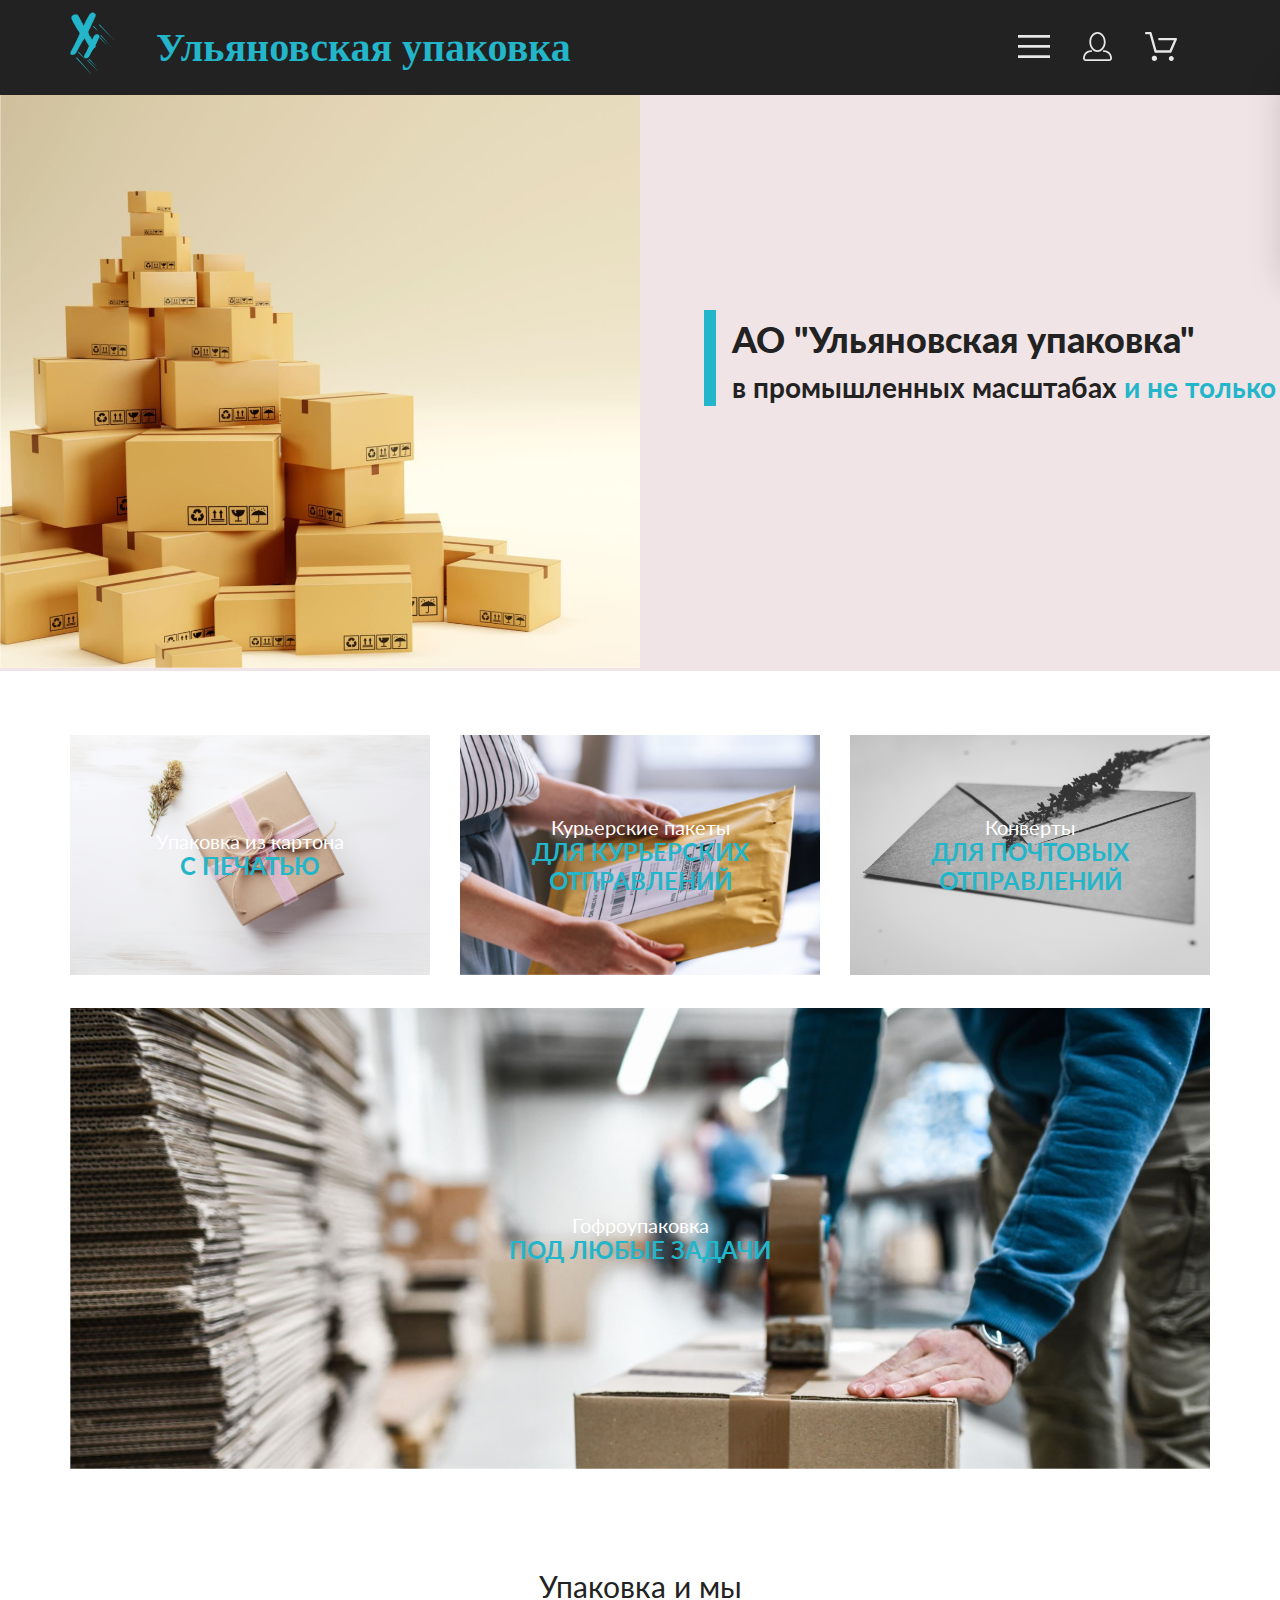
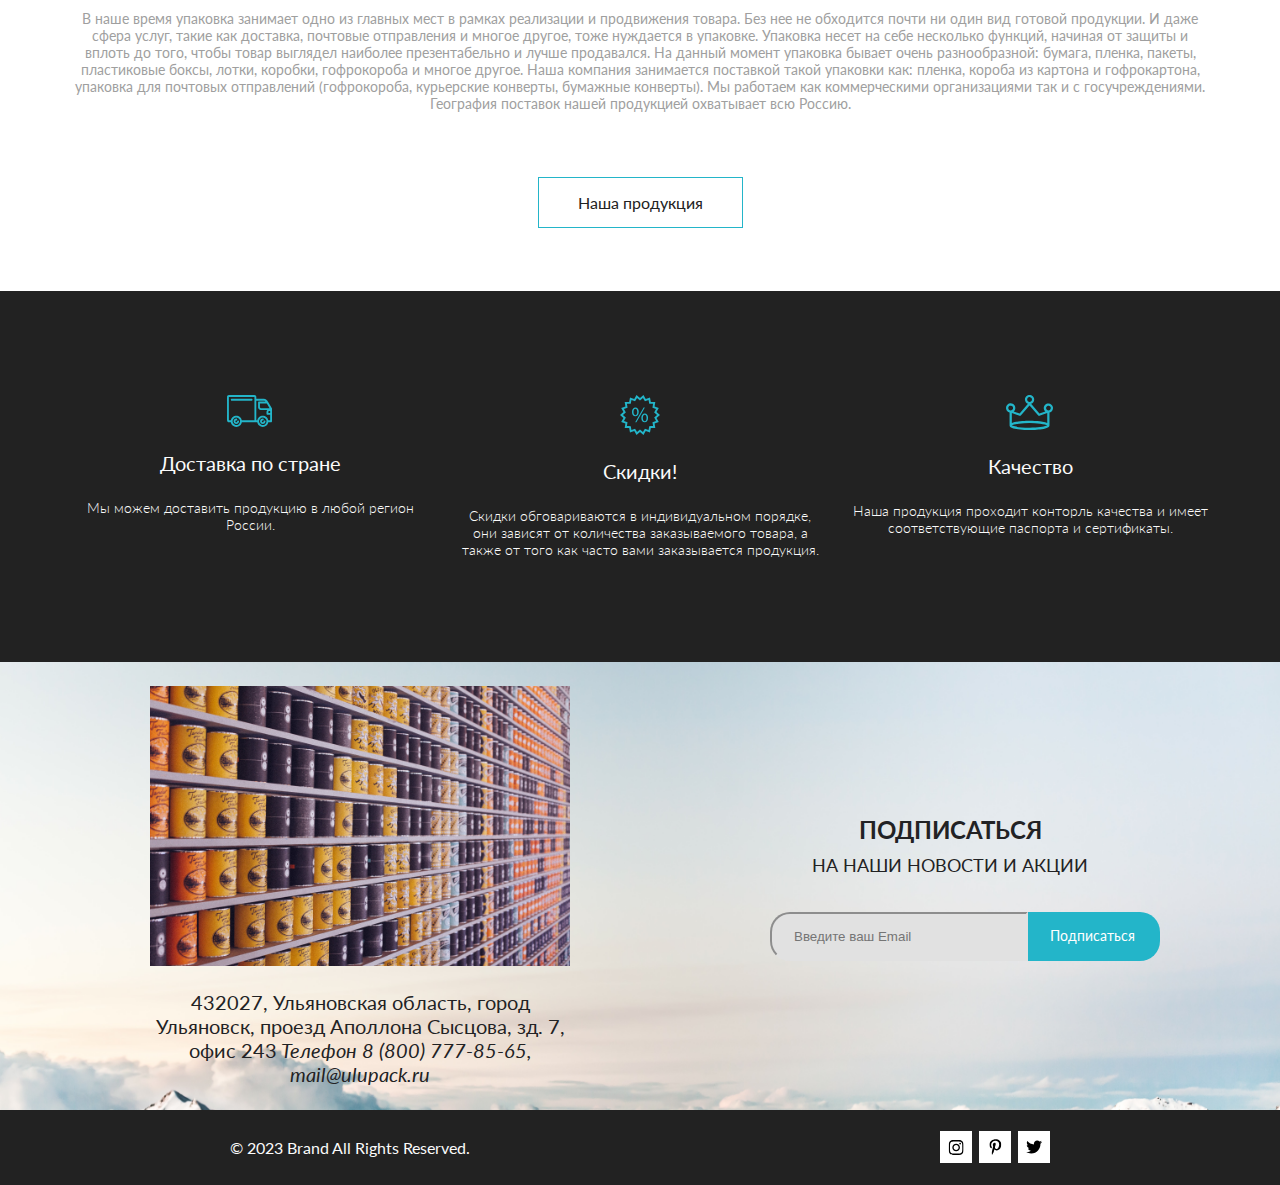
==== commit 793772c1: "UUver061123" ====
--- a/index.html
+++ b/index.html
@@ -10,7 +10,7 @@
     <meta name="viewport" content="width=device-width, initial-scale=1.0">
     <title>Shop_site</title>
     <link rel="stylesheet" href="style.css">
-    <script src="script.js" defer></script>
+    <!-- <script src="script.js" defer></script> -->
 </head>
 
 <body>
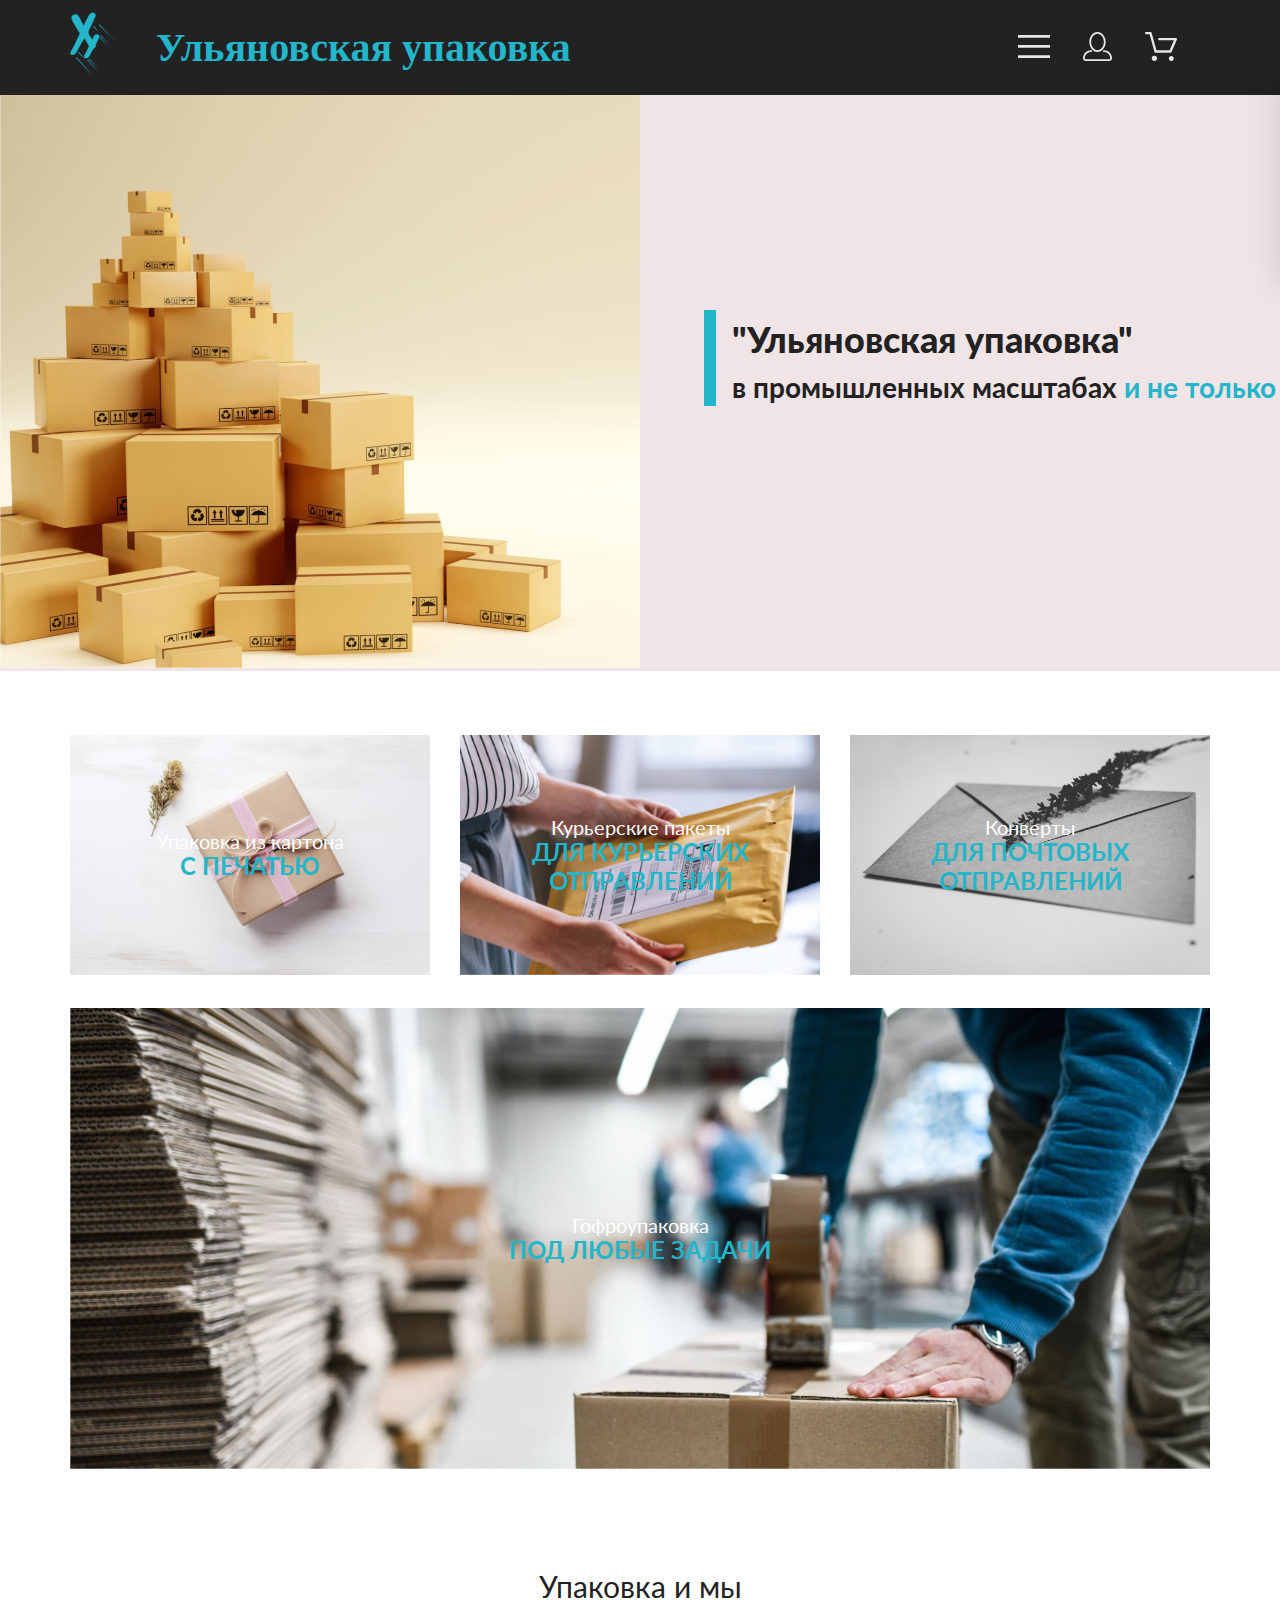
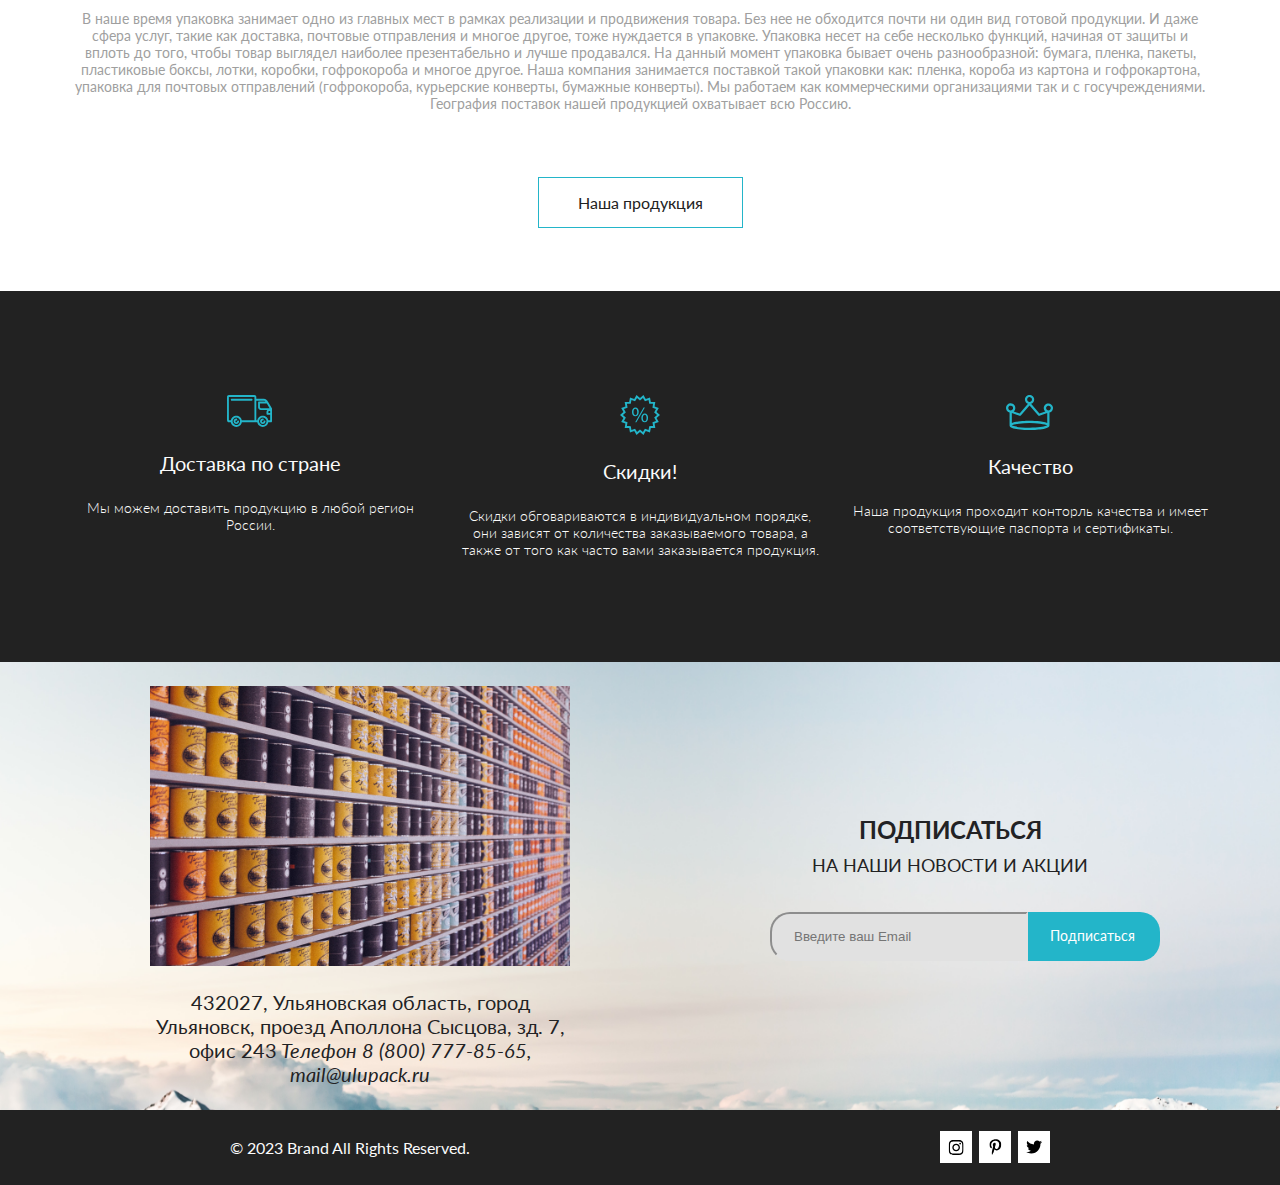
==== commit 2925cb63: "UUver061123adpt375" ====
--- a/index.html
+++ b/index.html
@@ -87,7 +87,7 @@
             </div>
             <div class="promo__content">
                 <div class="promo__info">
-                    <h1 class="promo__title">АО "Ульяновская упаковка"</h1>                    
+                    <h1 class="promo__title">"Ульяновская упаковка"</h1>                    
                     <h2 class="promo__heading">
                         <span class="of_luxerious">в промышленных масштабах</span>
                         <span class="fashion">и не только</span>                        
--- a/style.css
+++ b/style.css
@@ -1096,11 +1096,12 @@
   margin-top: 64px;
   margin-bottom: 96px;
   display: flex;
+  flex-wrap: wrap;
   justify-content: space-between;
   gap: 128px;
 }
 .registration__formup {
-  max-width: 360px;
+  max-width: 358px;
   display: flex;
   flex-direction: column;
   gap: 20px;
@@ -1520,7 +1521,7 @@
   }
   .promo__info {
     margin-bottom: 48%;
-    border-left: 15px solid #F16D7F;
+    border-left: 15px solid #23B5C9;
   }
   .promo__title {
     color: #222;
@@ -1533,15 +1534,15 @@
   .of_luxerious {
     color: #222;
     font-family: Lato;
-    font-size: 20px;
+    font-size: 21px;
     font-style: normal;
     font-weight: 700;
     line-height: normal;
   }
   .fashion {
-    color: #F16D7F;
+    color: #23B5C9;
     font-family: Lato;
-    font-size: 20px;
+    font-size: 24px;
     font-style: normal;
     font-weight: 700;
     line-height: normal;
@@ -1666,6 +1667,12 @@
   .cart__total {
     margin-bottom: 96px;
   }
+  .gramota__box {
+    grid-template-columns: repeat(auto-fit, 350px);
+  }
+  .subscribl_foto_txt {
+    width: 350px;
+  }
   .subscribe_txt {
     text-align: center;
     font-family: Lato;
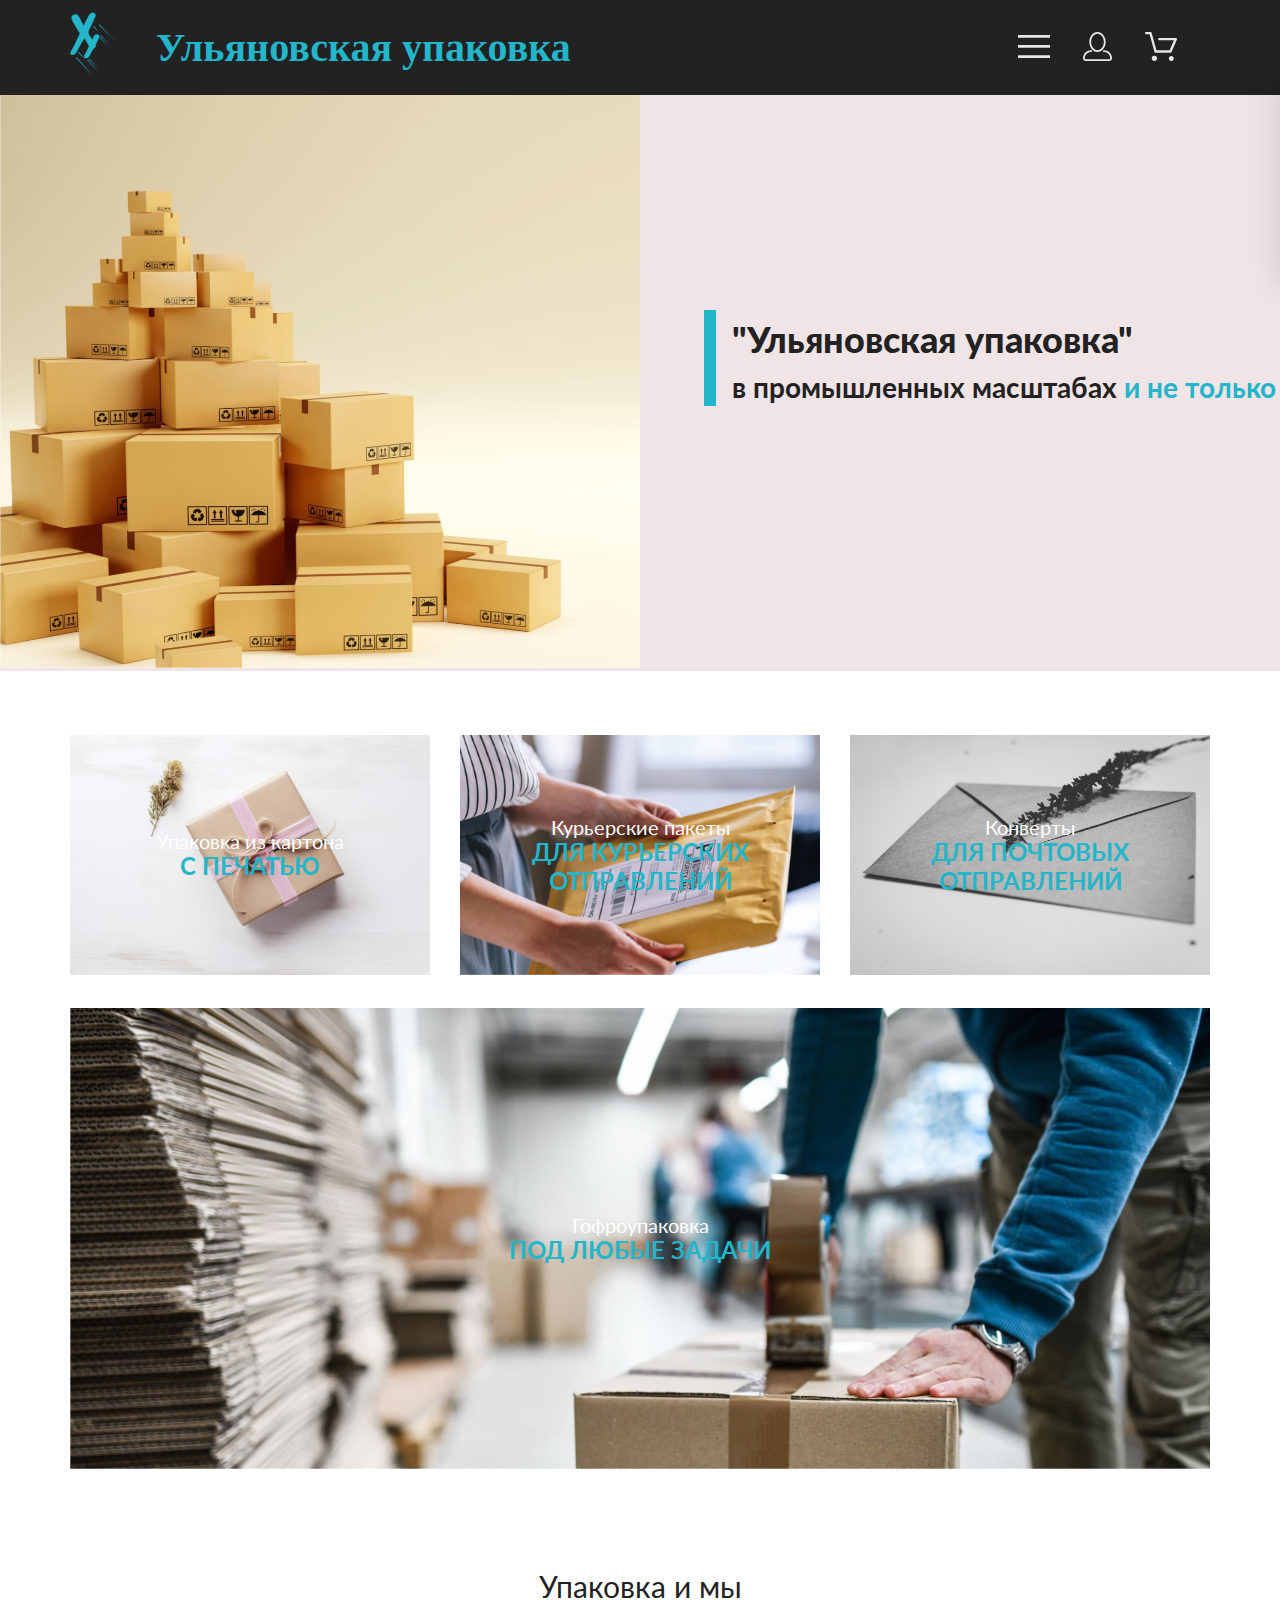
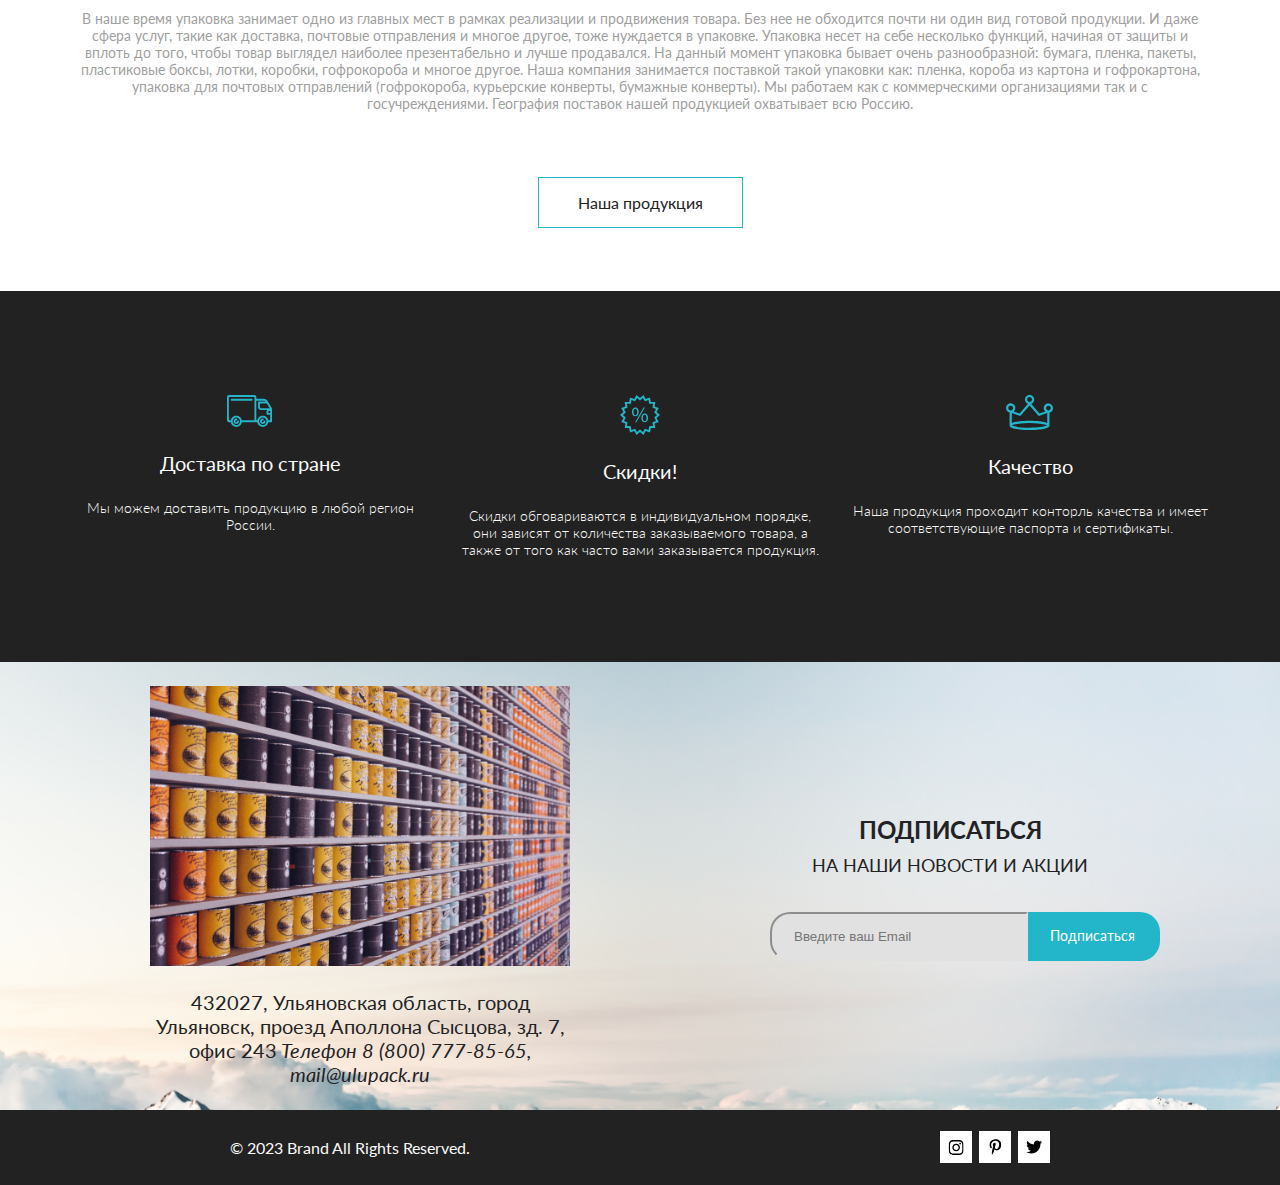
==== commit f8782292: "UUver061123adpt375" ====
--- a/index.html
+++ b/index.html
@@ -127,7 +127,7 @@
         </section>
         <section class="product-box center">            
             <h2 class="product-box__heading">Упаковка и мы</h2>
-            <p class="product-box__text">В наше время упаковка занимает одно из главных мест в рамках реализации и продвижения товара. Без нее не обходится почти ни один вид готовой продукции. И даже сфера услуг, такие как доставка, почтовые отправления и многое другое, тоже нуждается в упаковке. Упаковка несет на себе несколько функций, начиная от защиты и вплоть до того, чтобы товар выглядел наиболее презентабельно и лучше продавался. На данный момент упаковка бывает очень разнообразной: бумага, пленка, пакеты, пластиковые боксы, лотки, коробки, гофрокороба и многое другое. Наша компания занимается поставкой  такой упаковки как: пленка, короба из картона и гофрокартона, упаковка для почтовых отправлений (гофрокороба, курьерские конверты, бумажные конверты). Мы работаем как коммерческими организациями так и с госучреждениями. География поставок нашей продукцией охватывает всю Россию.</p>
+            <p class="product-box__text">В наше время упаковка занимает одно из главных мест в рамках реализации и продвижения товара. Без нее не обходится почти ни один вид готовой продукции. И даже сфера услуг, такие как доставка, почтовые отправления и многое другое, тоже нуждается в упаковке. Упаковка несет на себе несколько функций, начиная от защиты и вплоть до того, чтобы товар выглядел наиболее презентабельно и лучше продавался. На данный момент упаковка бывает очень разнообразной: бумага, пленка, пакеты, пластиковые боксы, лотки, коробки, гофрокороба и многое другое. Наша компания занимается поставкой  такой упаковки как: пленка, короба из картона и гофрокартона, упаковка для почтовых отправлений (гофрокороба, курьерские конверты, бумажные конверты). Мы работаем как c коммерческими организациями так и с госучреждениями. География поставок нашей продукцией охватывает всю Россию.</p>
             
             <div class="product-box__content">                
             </div>
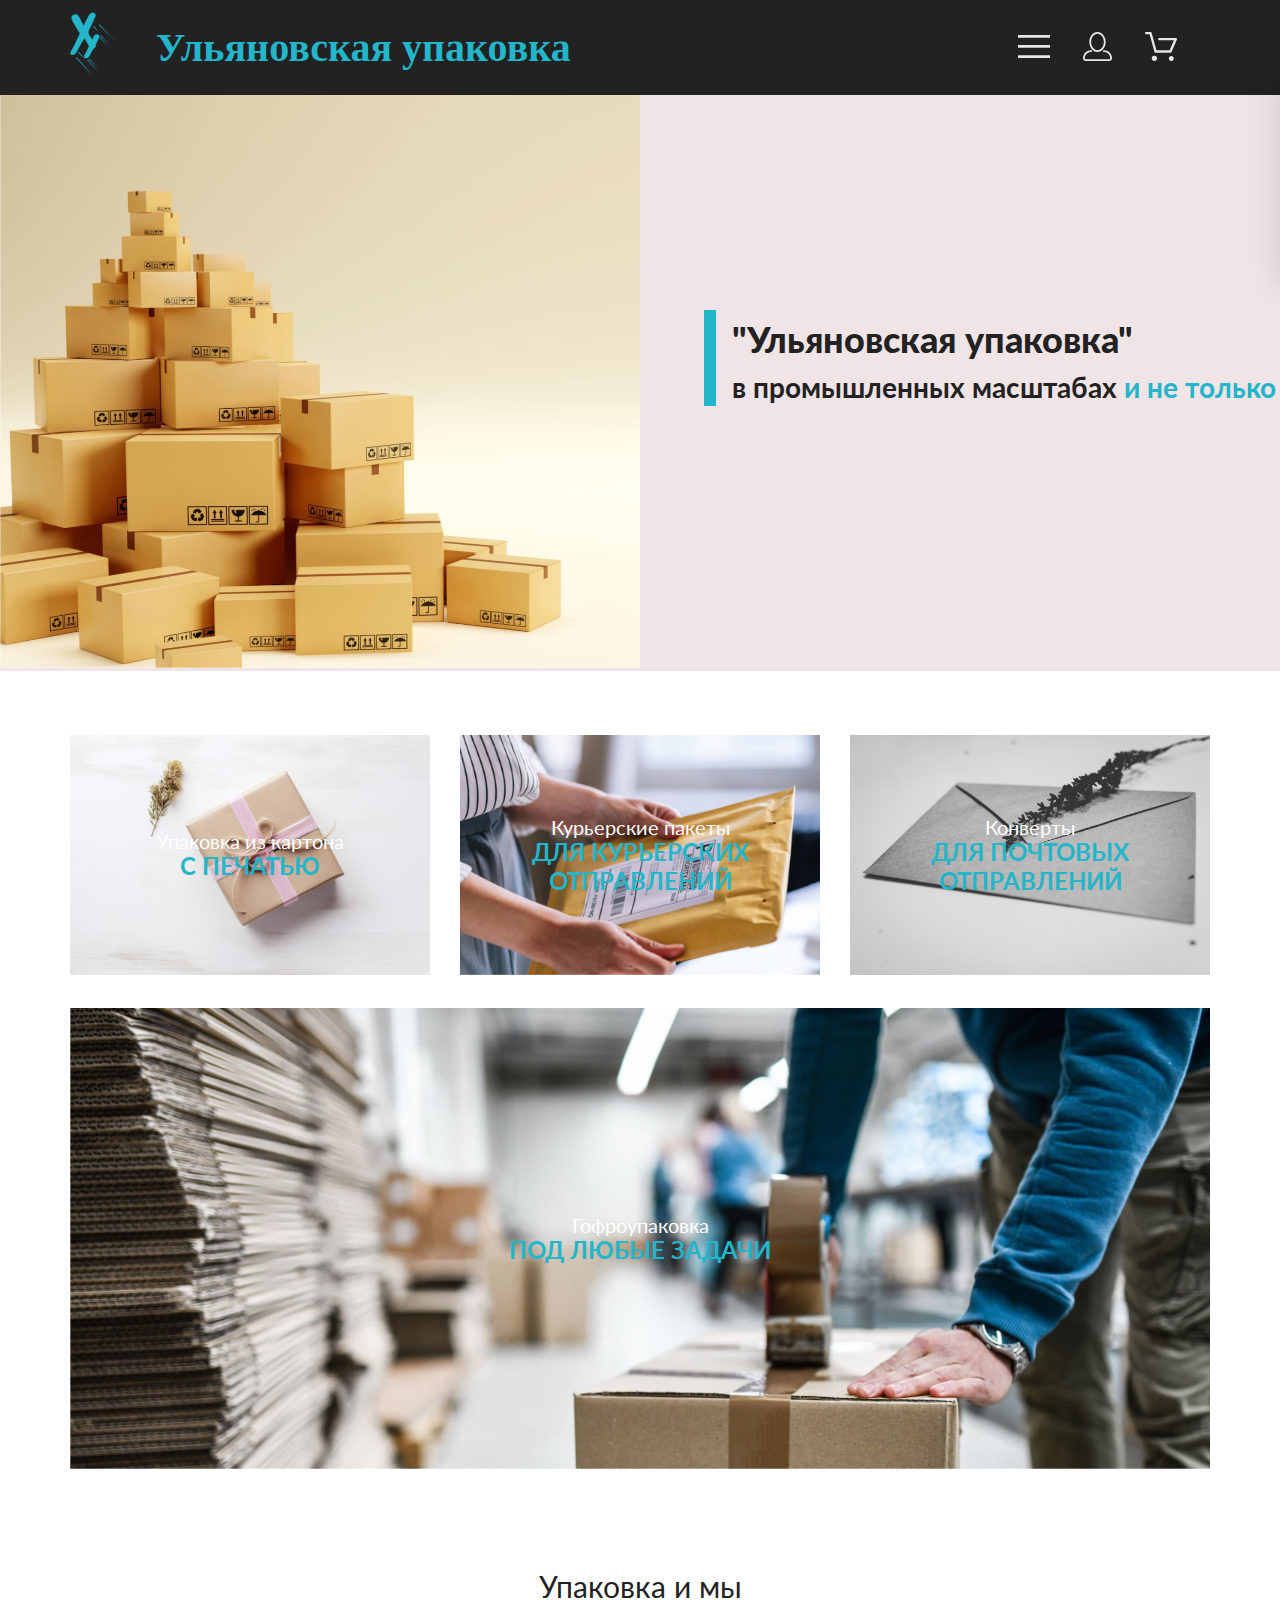
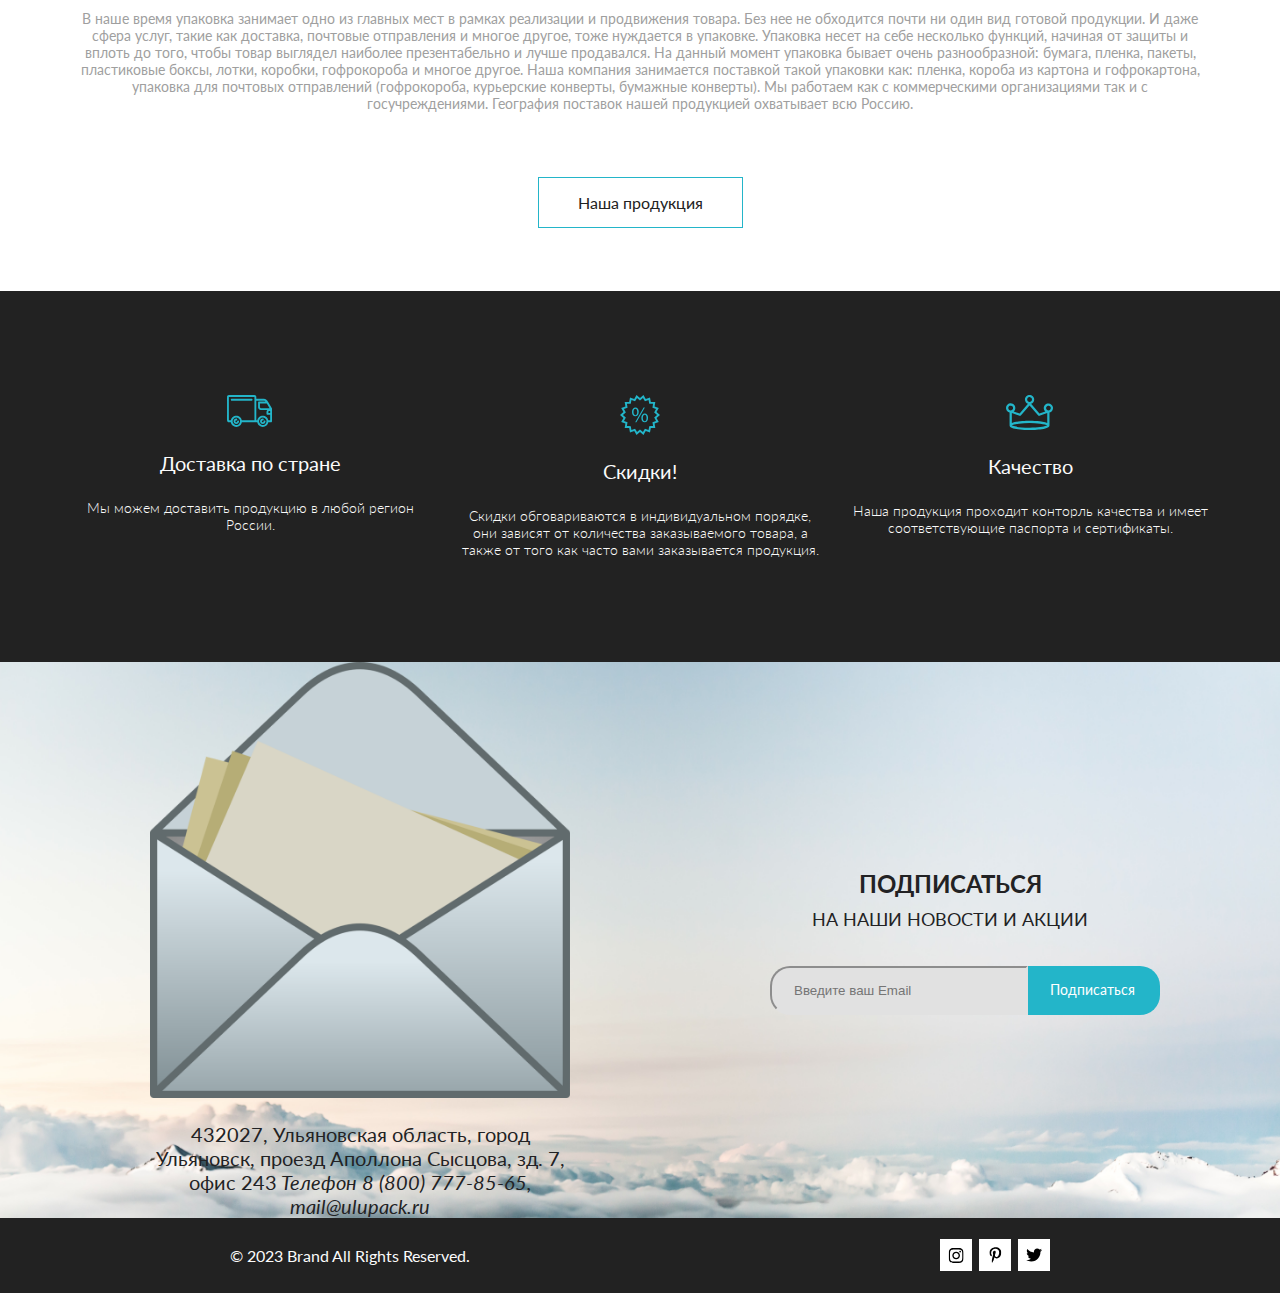
==== commit ed21bb38: "UUver061123adpt375" ====
--- a/index.html
+++ b/index.html
@@ -170,7 +170,7 @@
         <section class="subscribl_box">                
                 <div class="subscribl__img2">
                     <div class="subscribl_foto_txt">
-                        <img  src="images/ic-domain-images-free-stock-photos-high-quality-resolution-downloads-nashville-tennessee-21-1000x666_5vxo4z23nqw3d34idqxwrh.jpg" alt="prod22">
+                        <img  src="images/adress.png" alt="prod22">
                         <p class="subscribe_txt">
                             <span class="vestibulum_norm">432027, Ульяновская область, город Ульяновск, проезд Аполлона Сысцова, зд. 7, офис 243</span>
                     <span class="pulvinar_kurs">Телефон 8 (800) 777-85-65, mail@ulupack.ru </span>
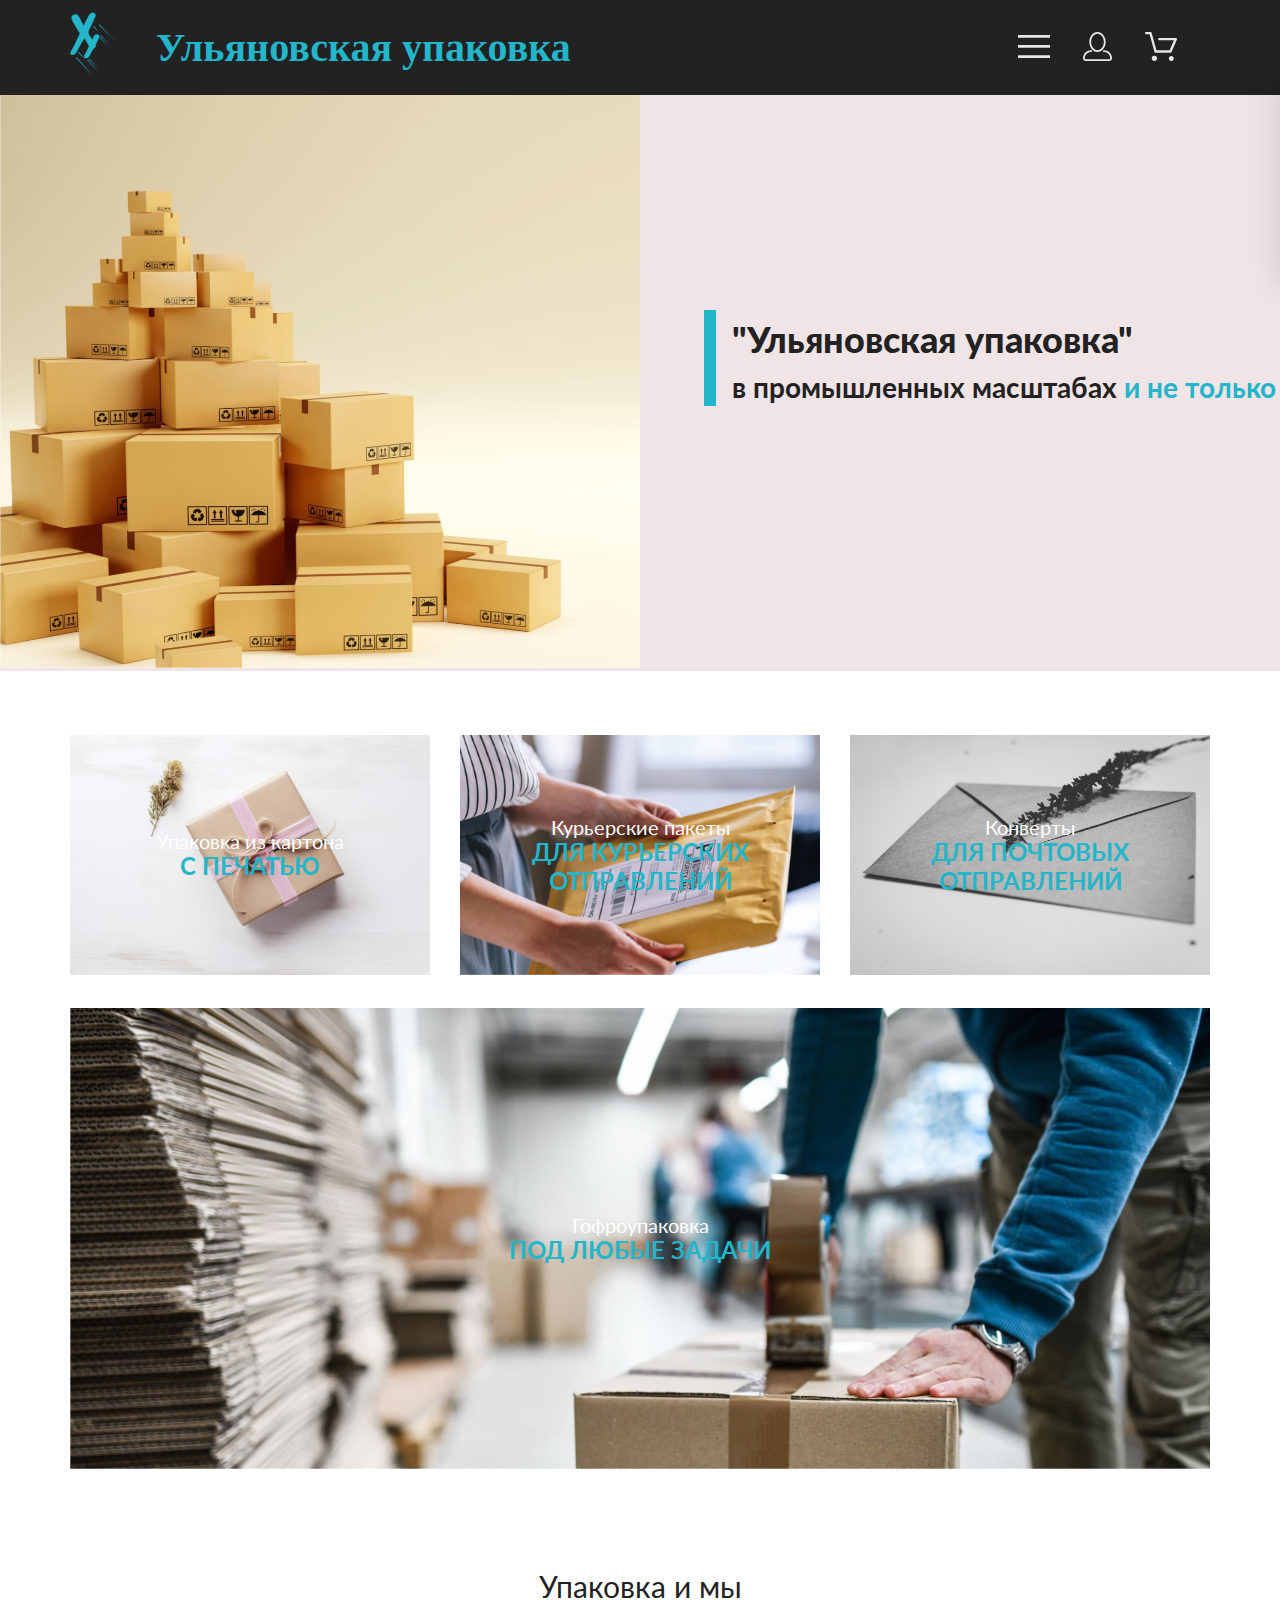
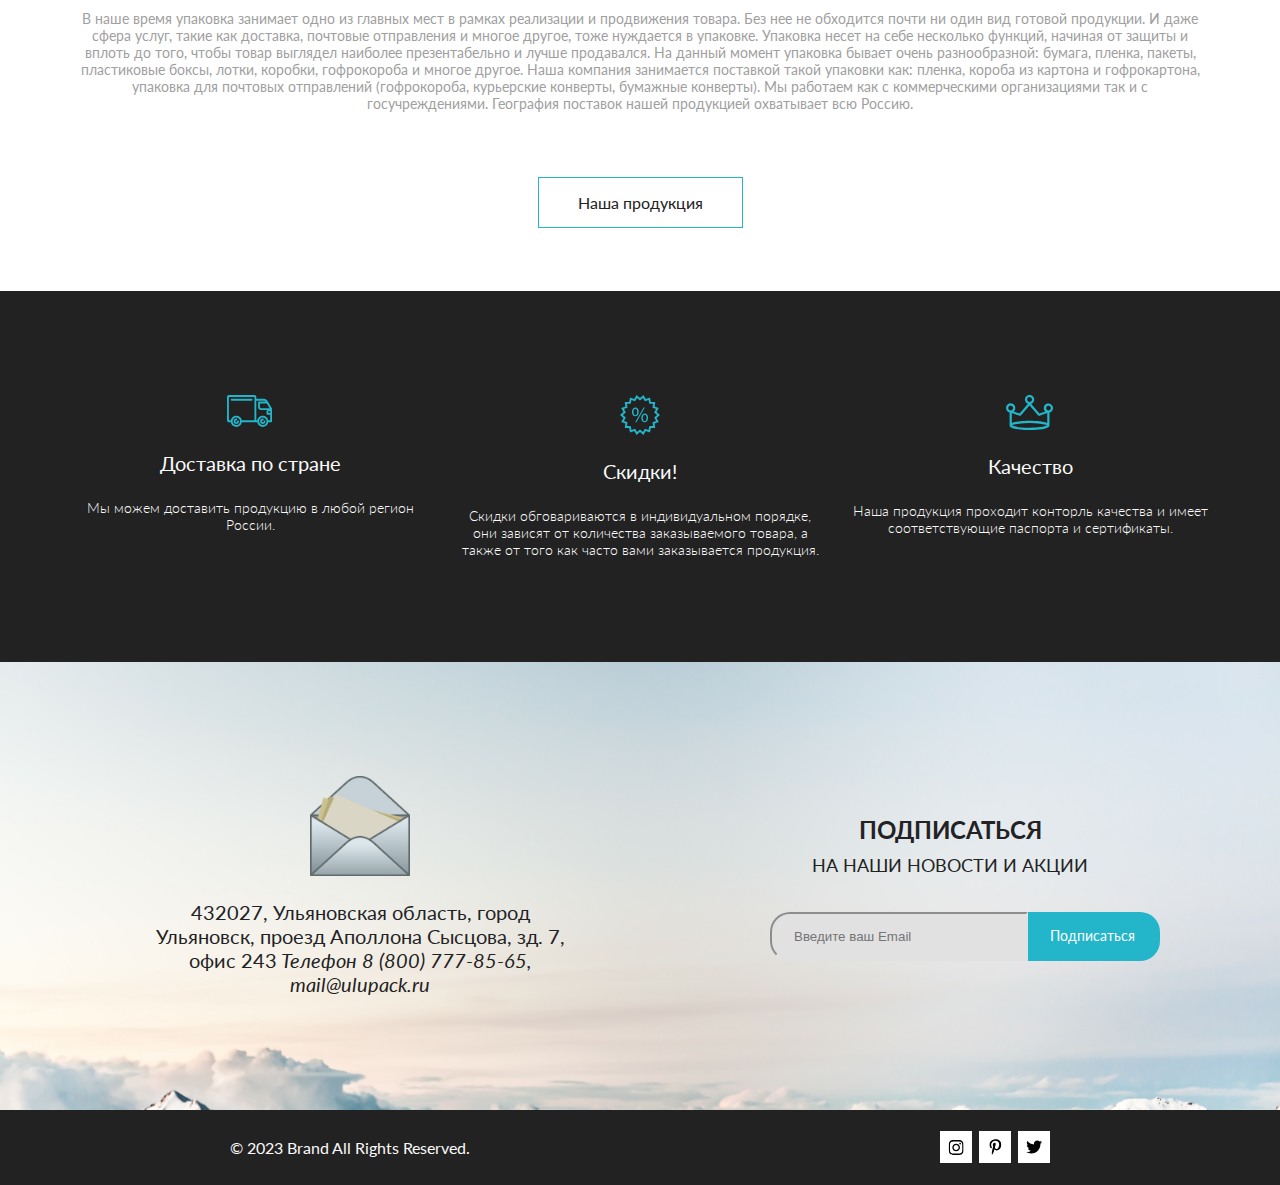
==== commit 13d27599: "UUver061123adpt375" ====
--- a/index.html
+++ b/index.html
@@ -170,7 +170,7 @@
         <section class="subscribl_box">                
                 <div class="subscribl__img2">
                     <div class="subscribl_foto_txt">
-                        <img  src="images/adress.png" alt="prod22">
+                        <img  src="images/adress.png" alt="prod22" width="100" height="100">
                         <p class="subscribe_txt">
                             <span class="vestibulum_norm">432027, Ульяновская область, город Ульяновск, проезд Аполлона Сысцова, зд. 7, офис 243</span>
                     <span class="pulvinar_kurs">Телефон 8 (800) 777-85-65, mail@ulupack.ru </span>
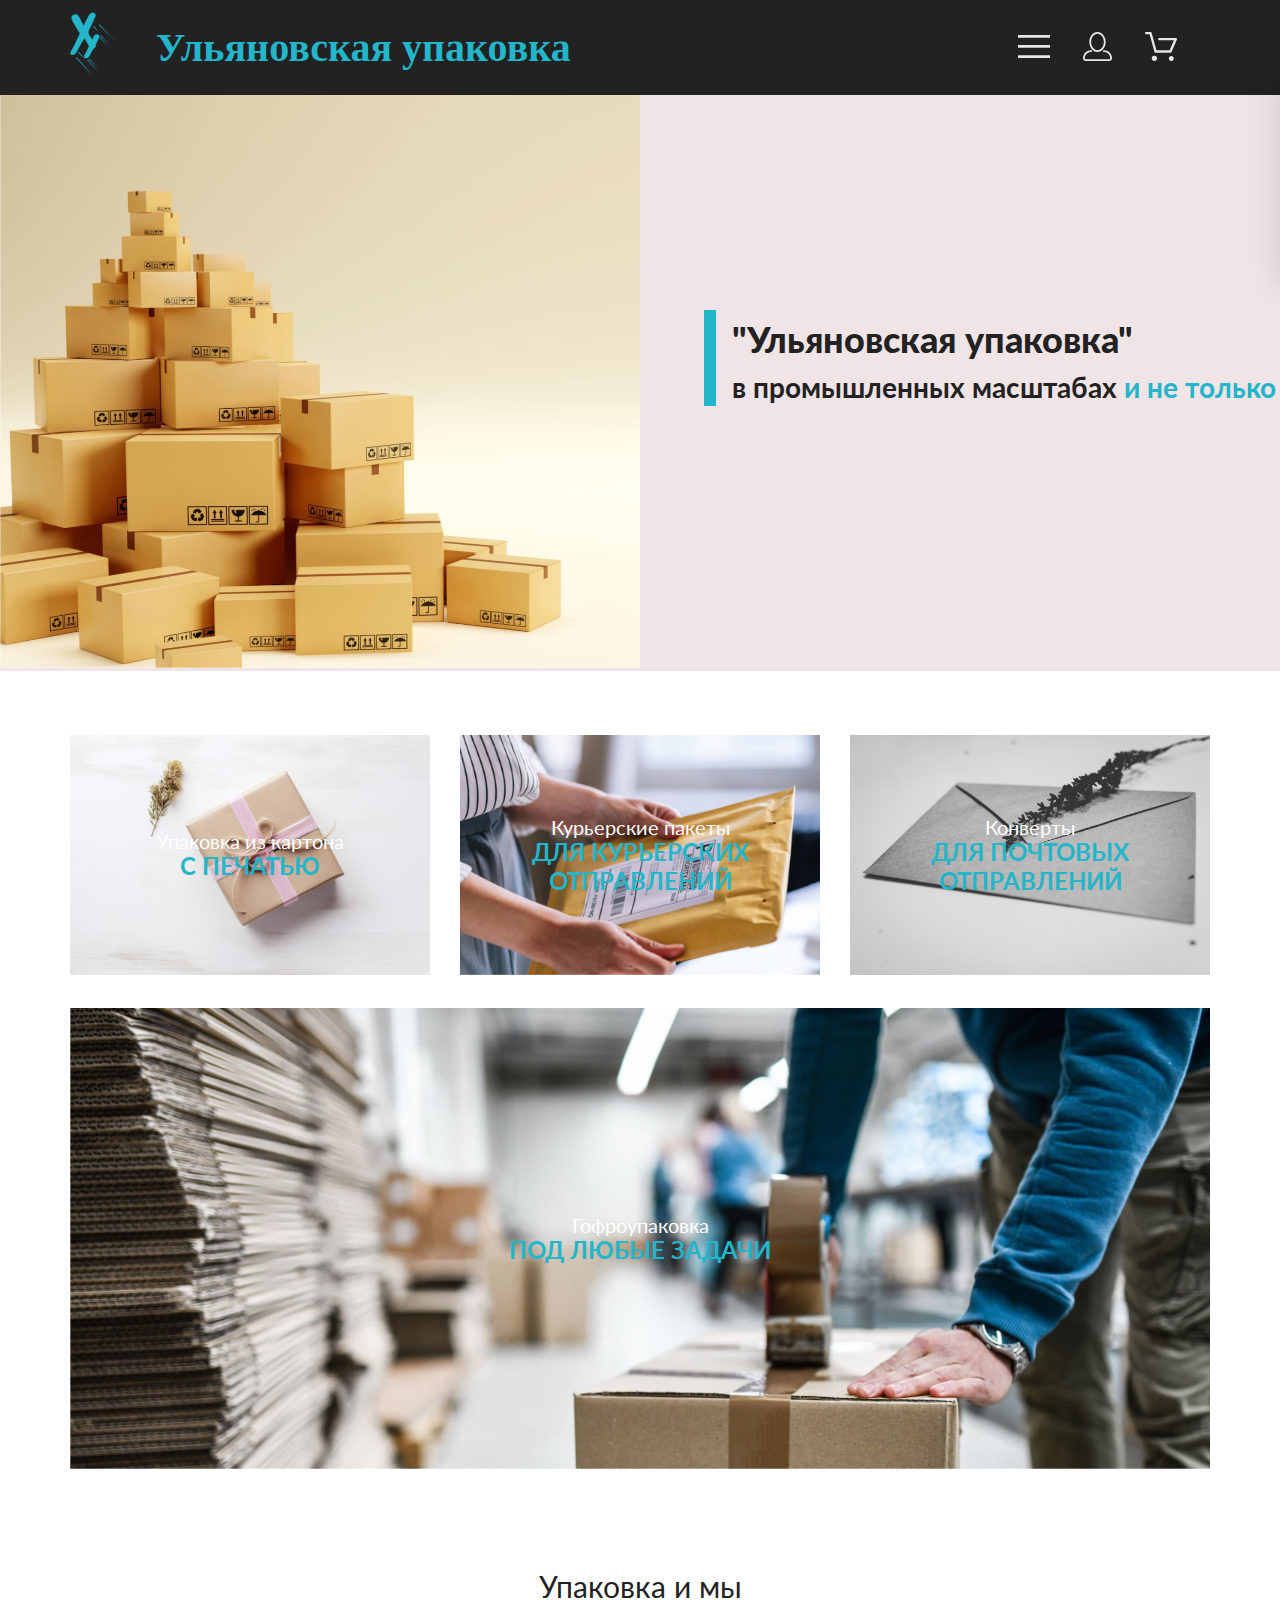
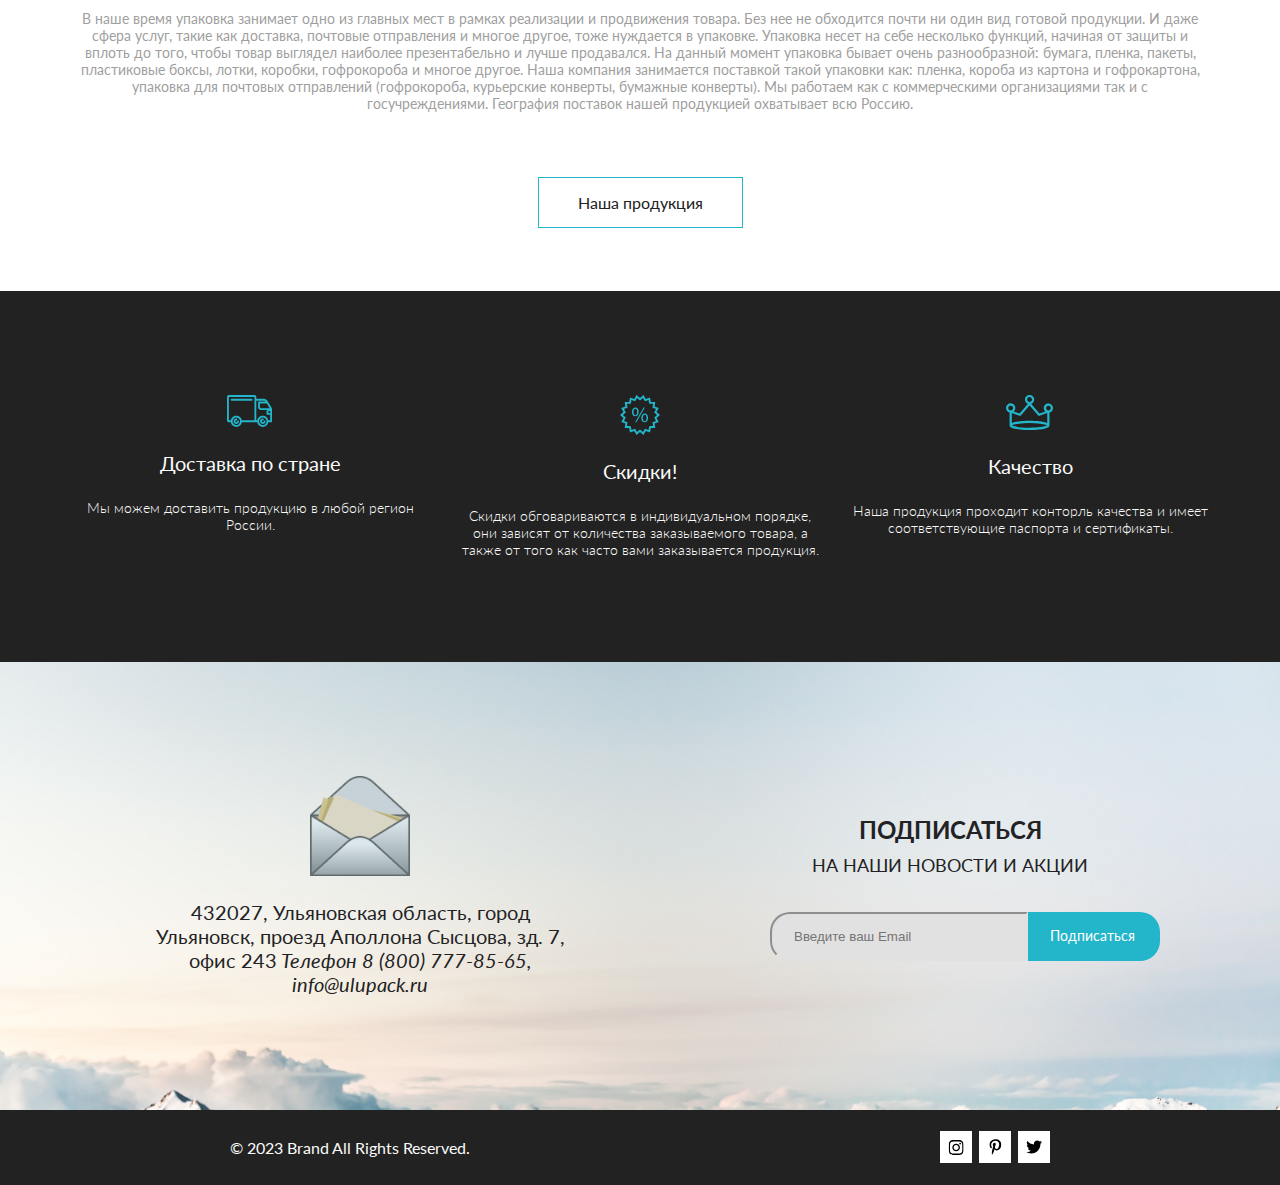
==== commit 2d5c53ae: "UU_plus_info" ====
--- a/index.html
+++ b/index.html
@@ -25,8 +25,10 @@
                 </a> -->
             </div>
             <nav class="header__right">
-                <label for="header__check"><img src="img/menu.svg" alt="menu"></label>
-                <a class="header__link-site" href="registration.html"><img src="img/reg.svg" alt="reg"></a>
+                <label class="header__link-site" for="header__check"><img src="img/menu.svg" alt="menu"></label>
+                <a class="header__link-site" href="registration.html"><svg xmlns="http://www.w3.org/2000/svg" width="29" height="29" viewBox="0 0 29 29" fill="none">
+                    <path d="M14.5 19.937C19 19.937 22.656 15.464 22.656 9.968C22.656 4.472 19 0 14.5 0C13.3631 0.0217413 12.2463 0.303398 11.2351 0.823397C10.2239 1.34339 9.34507 2.08794 8.66602 3C7.12663 4.99573 6.30819 7.45381 6.34399 9.974C6.34399 15.465 10 19.937 14.5 19.937ZM14.5 1.813C18 1.813 20.844 5.472 20.844 9.969C20.844 14.466 17.998 18.125 14.5 18.125C11.002 18.125 8.15603 14.465 8.15503 9.969C8.15403 5.473 11 1.813 14.5 1.813ZM20.844 18.125C20.6036 18.125 20.373 18.2205 20.203 18.3905C20.033 18.5605 19.9375 18.7911 19.9375 19.0315C19.9375 19.2719 20.033 19.5025 20.203 19.6725C20.373 19.8425 20.6036 19.938 20.844 19.938C22.526 19.9399 24.1386 20.6088 25.3279 21.7982C26.5172 22.9875 27.1861 24.6 27.188 26.282C27.1875 26.5221 27.0918 26.7523 26.922 26.9221C26.7522 27.0918 26.5221 27.1875 26.282 27.188H2.71997C2.47985 27.1875 2.24975 27.0918 2.07996 26.9221C1.91016 26.7523 1.81449 26.5221 1.81396 26.282C1.81608 24.6001 2.48517 22.9877 3.67444 21.7985C4.86371 20.6092 6.47608 19.9401 8.15796 19.938C8.39824 19.938 8.62868 19.8425 8.79858 19.6726C8.96849 19.5027 9.06396 19.2723 9.06396 19.032C9.06396 18.7917 8.96849 18.5613 8.79858 18.3914C8.62868 18.2215 8.39824 18.126 8.15796 18.126C5.99541 18.1279 3.92201 18.9875 2.39258 20.5164C0.863144 22.0453 0.00264777 24.1185 0 26.281C0.000794067 27.0019 0.287502 27.693 0.797241 28.2027C1.30698 28.7125 1.99811 28.9992 2.71899 29H26.282C27.0027 28.9989 27.6936 28.7121 28.2031 28.2024C28.7126 27.6927 28.9992 27.0017 29 26.281C28.9974 24.1187 28.1372 22.0457 26.6083 20.5168C25.0793 18.9878 23.0063 18.1276 20.844 18.125Z" fill="#E8E8E8"/>
+                  </svg></a>
                 <a class="header__link-site" href="cart.html"><img src="img/cart.svg" alt="cart"></a>
                     <div class="cart__num" id="cart_num"></div>
             </nav>
@@ -173,7 +175,7 @@
                         <img  src="images/adress.png" alt="prod22" width="100" height="100">
                         <p class="subscribe_txt">
                             <span class="vestibulum_norm">432027, Ульяновская область, город Ульяновск, проезд Аполлона Сысцова, зд. 7, офис 243</span>
-                    <span class="pulvinar_kurs">Телефон 8 (800) 777-85-65, mail@ulupack.ru </span>
+                    <span class="pulvinar_kurs">Телефон 8 (800) 777-85-65, info@ulupack.ru </span>
                         </p>
                     </div>
                     <div class="subscribl_win">
--- a/style.css
+++ b/style.css
@@ -1242,7 +1242,7 @@
 
 .gramota__box {
   display: grid;
-  grid-template-columns: repeat(auto-fit, 450px);
+  grid-template-columns: repeat(auto-fit, 300px);
   justify-content: space-evenly;
 }
 
@@ -1667,6 +1667,10 @@
   .cart__total {
     margin-bottom: 96px;
   }
+  .product__add {
+    top: 100px;
+    left: 120px;
+  }
   .gramota__box {
     grid-template-columns: repeat(auto-fit, 350px);
   }
